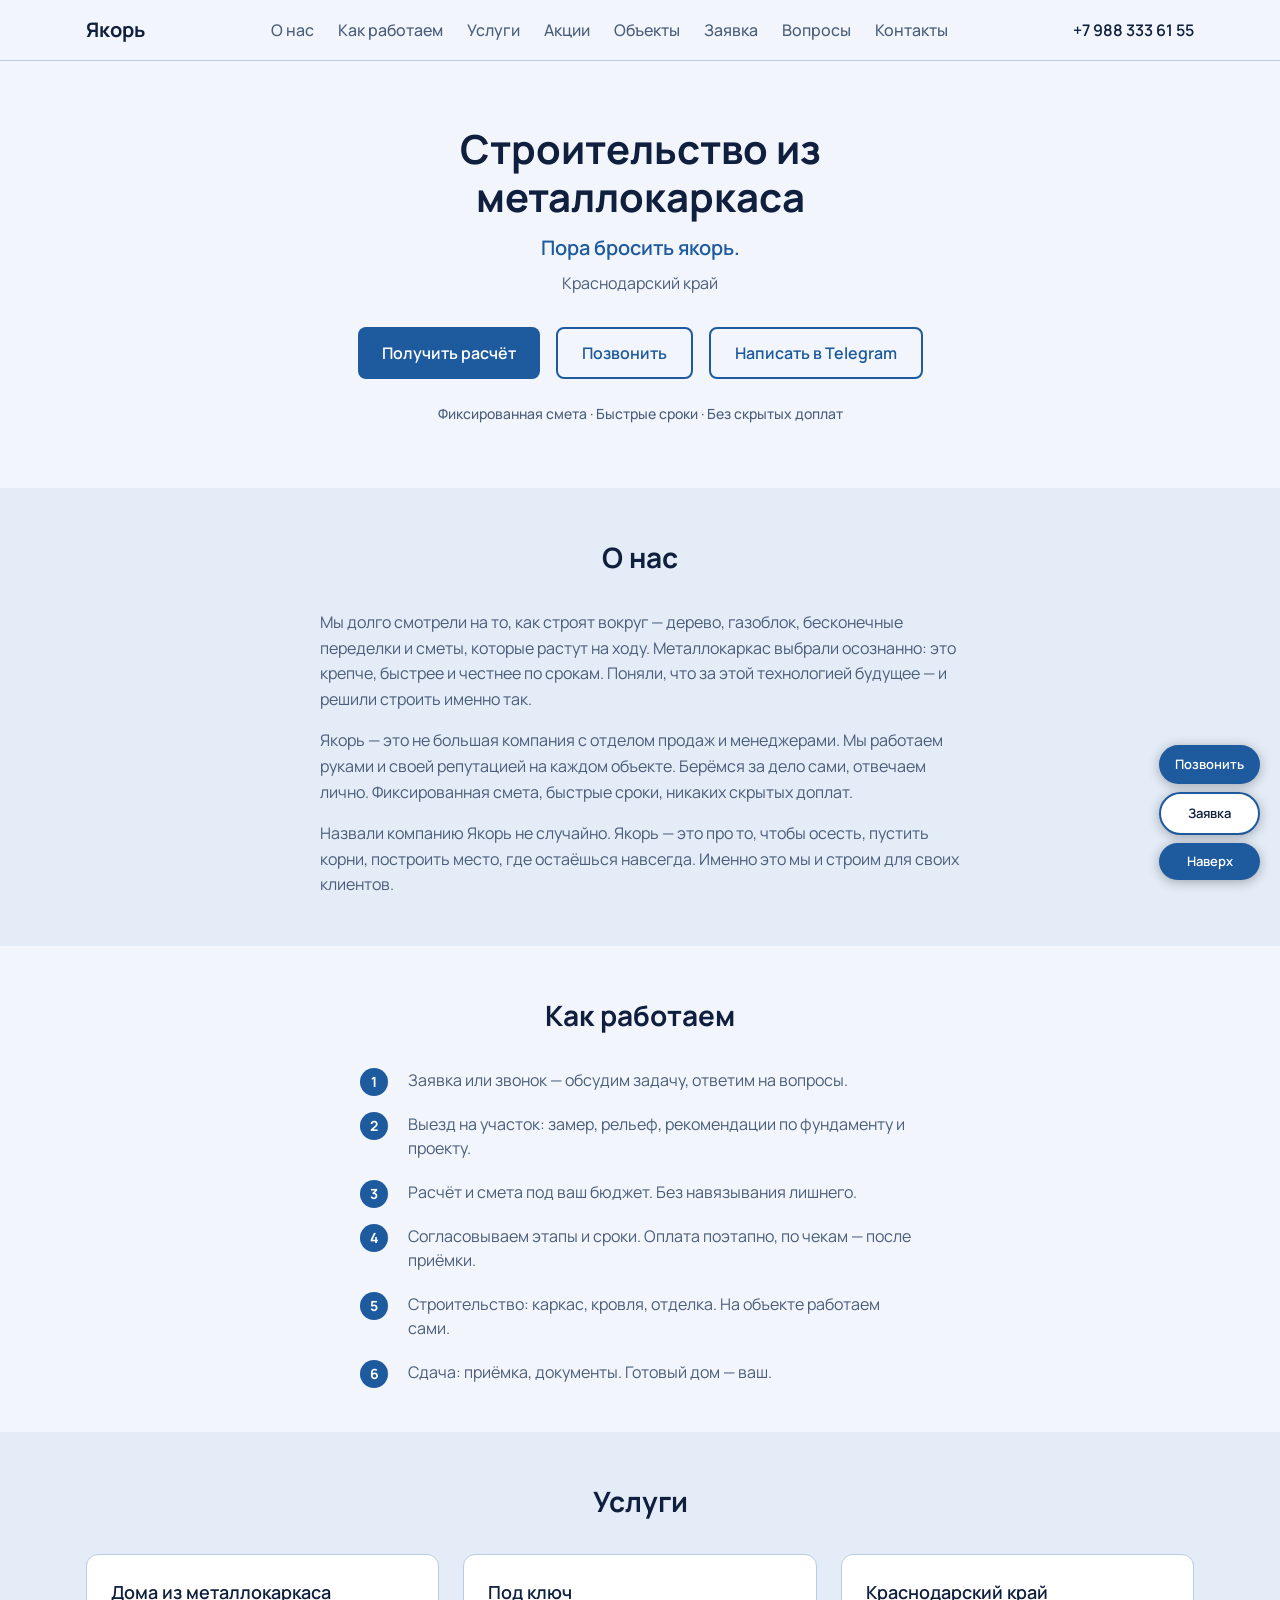
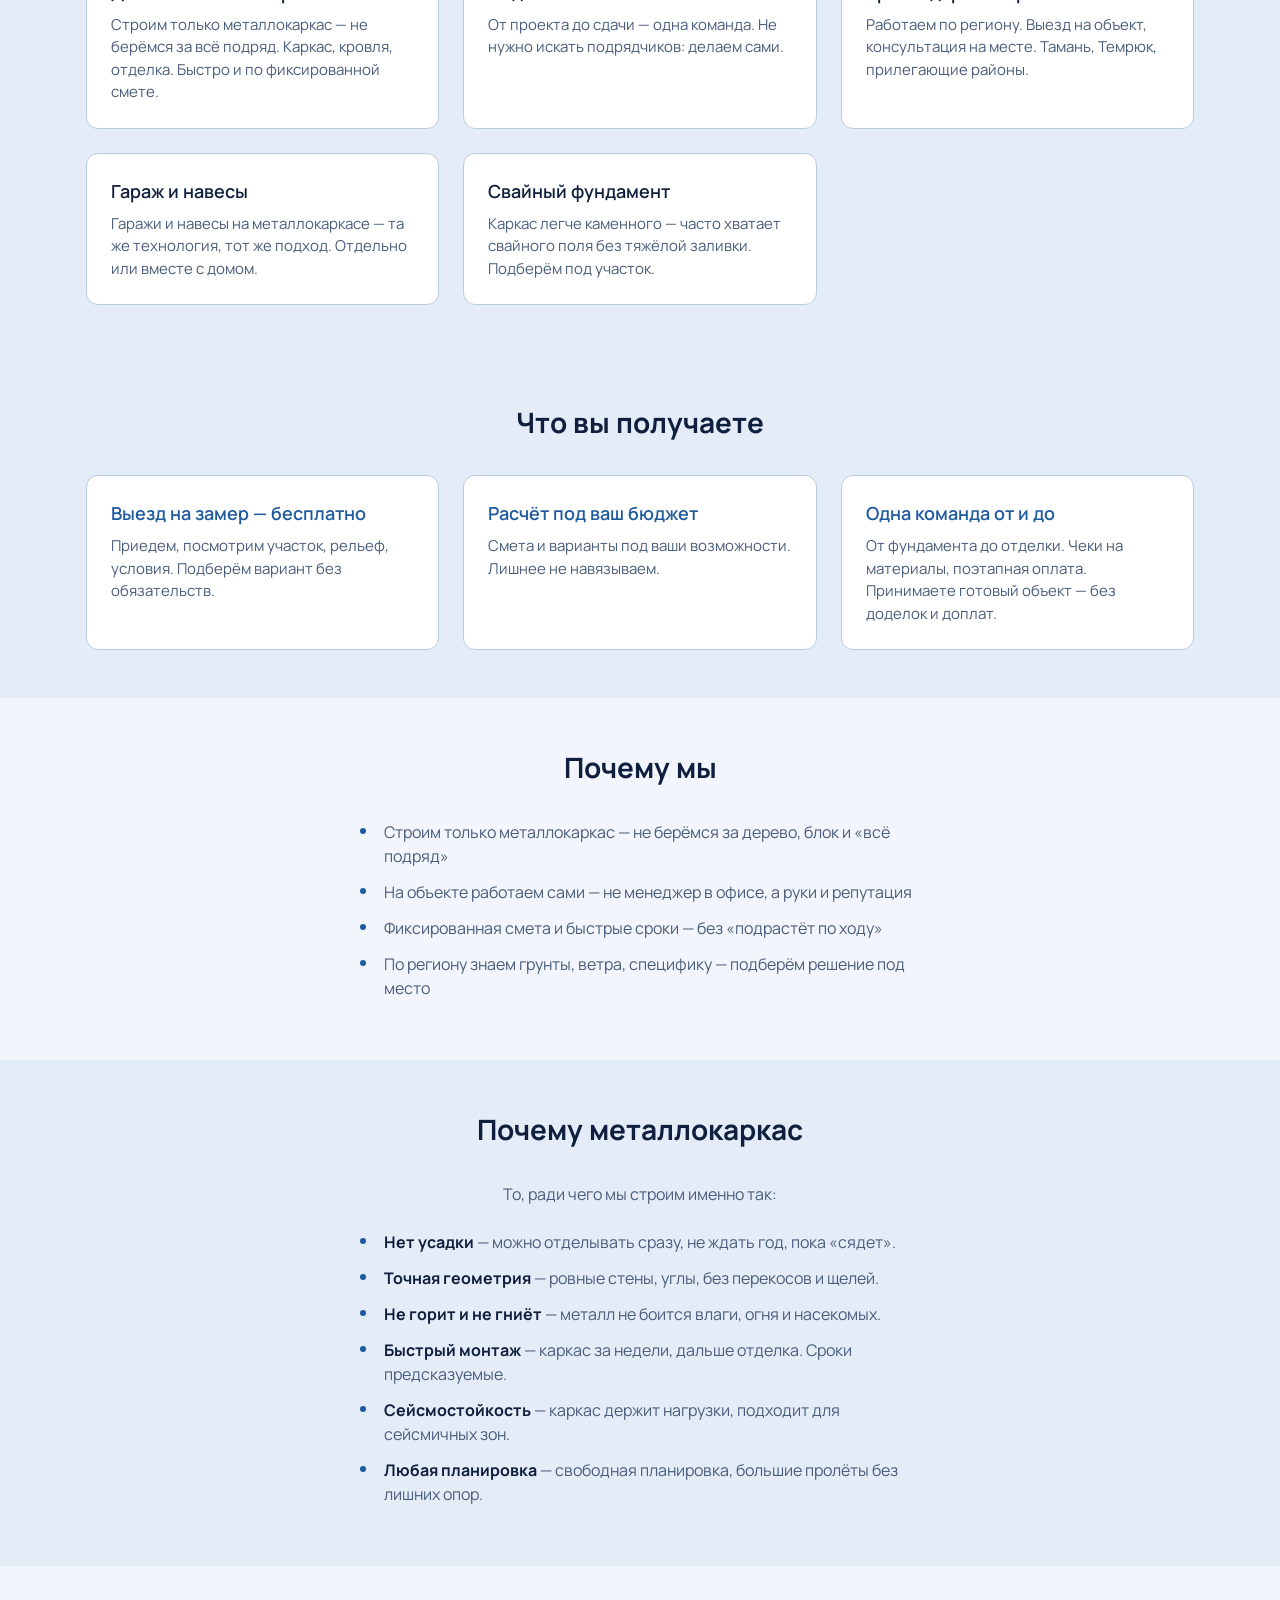
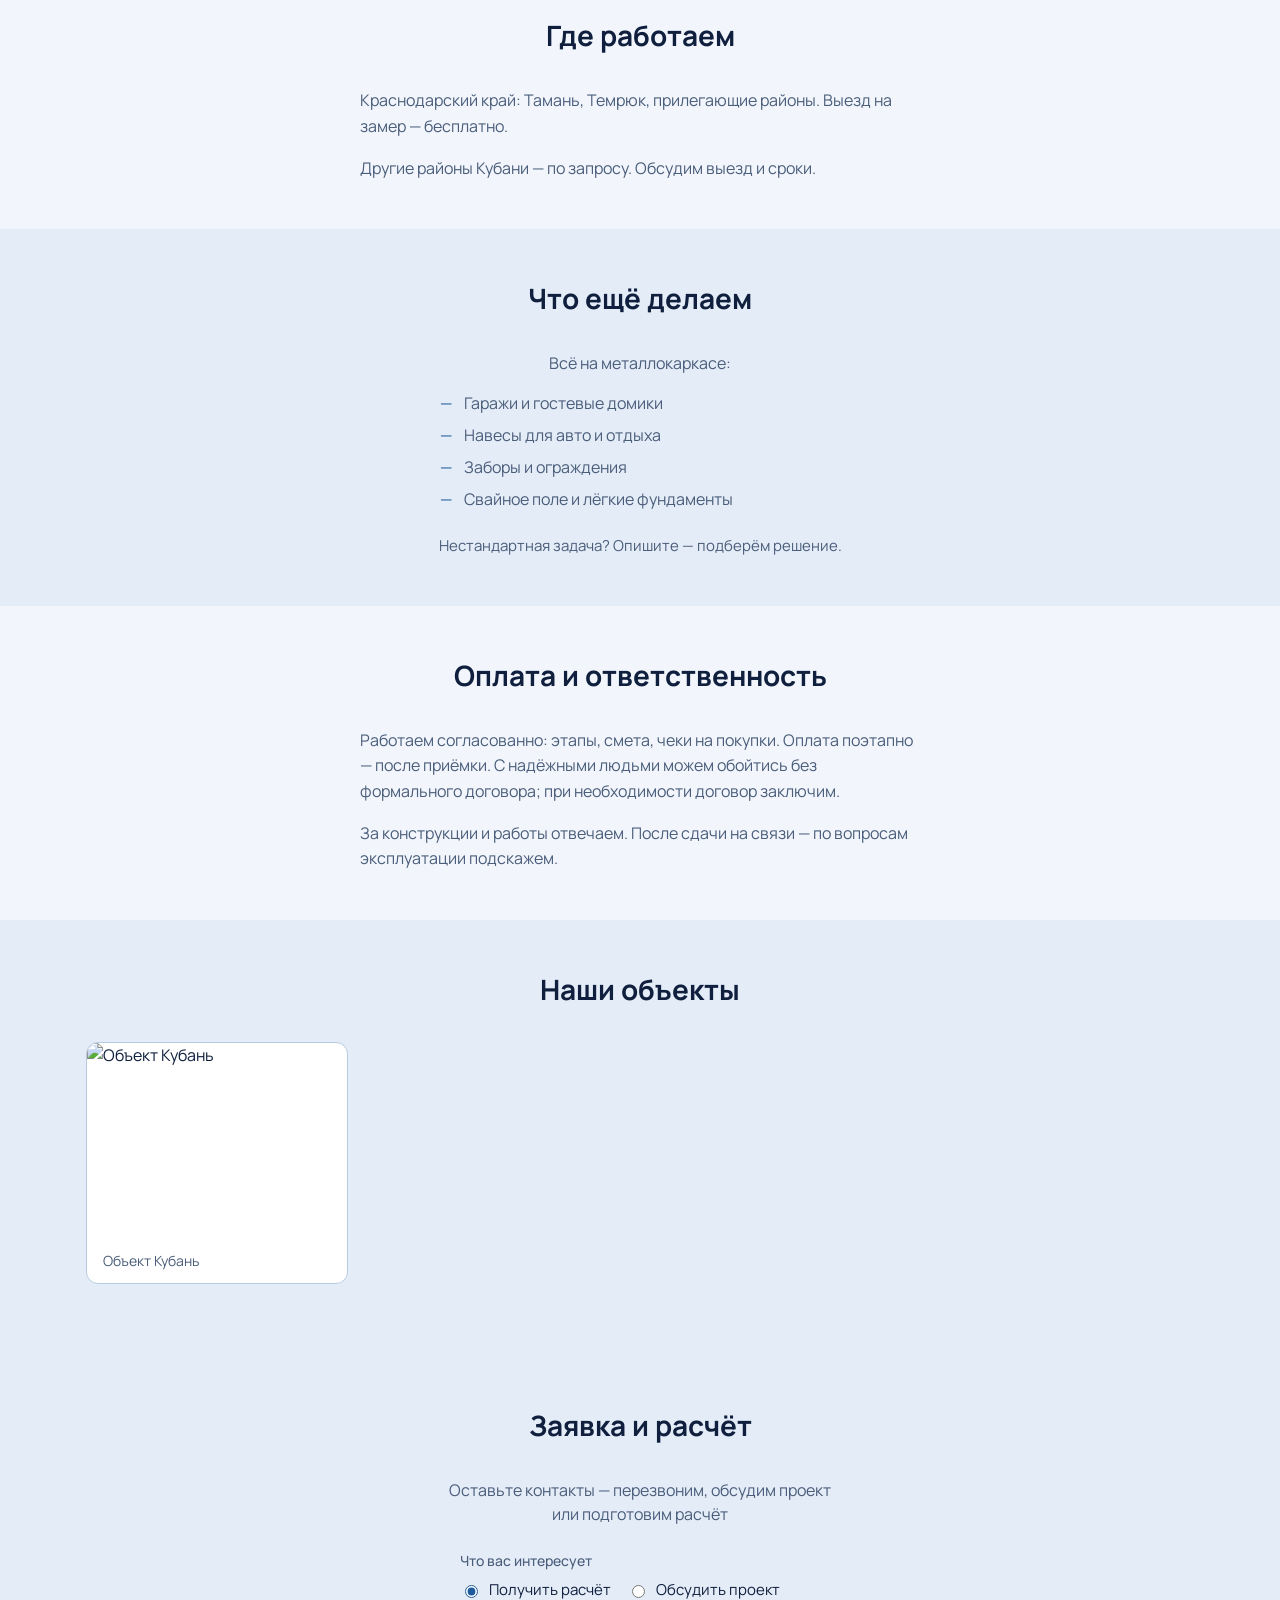
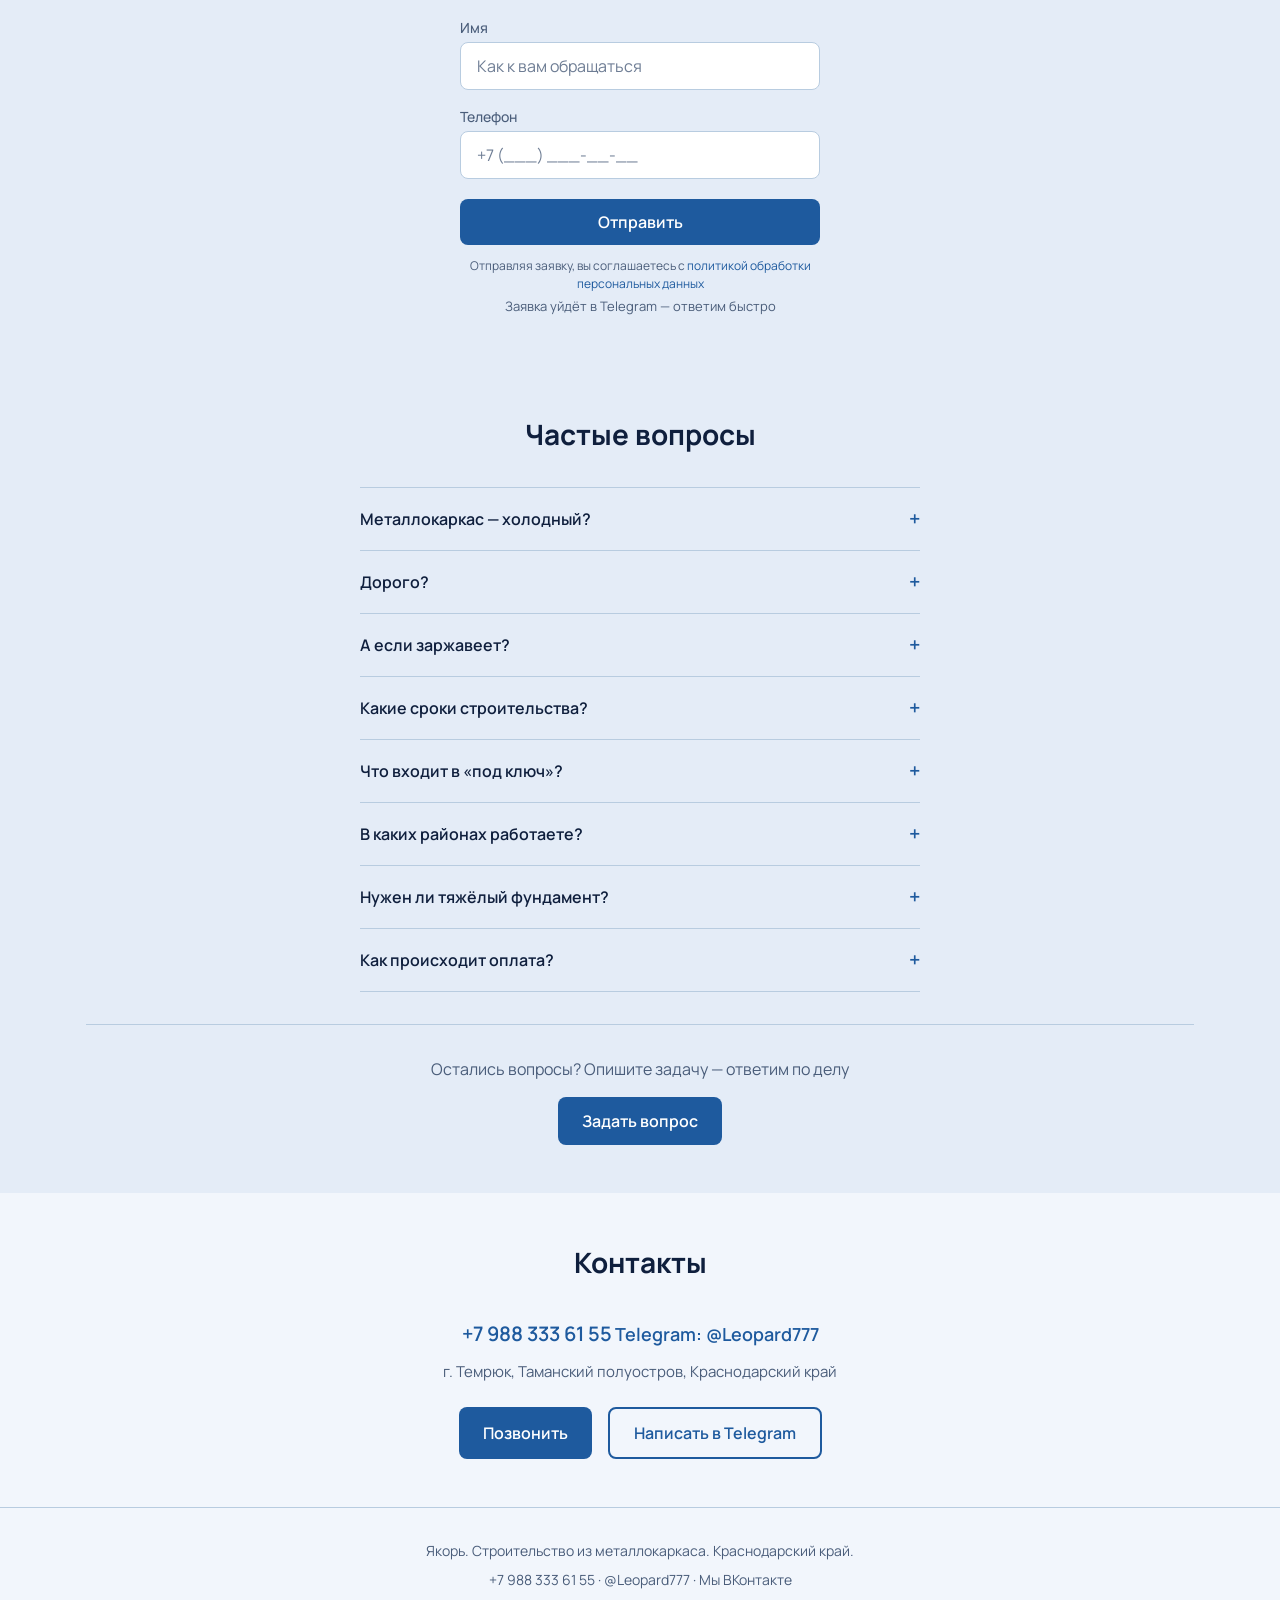
==== index.html @ b4a0a3b6 "first commit" ====
<!DOCTYPE html>
<html lang="ru">
<head>
  <meta charset="UTF-8">
  <meta name="viewport" content="width=device-width, initial-scale=1.0">
  <title>Якорь — строительство из металлокаркаса | Краснодарский край</title>
  <meta name="description" content="Якорь: дома из металлокаркаса под ключ. Краснодарский край. Фиксированная смета, быстрые сроки, без скрытых доплат. Пора бросить якорь.">
  <link rel="icon" href="favicon.svg" type="image/svg+xml">
  <meta property="og:type" content="website">
  <meta property="og:title" content="Якорь — строительство из металлокаркаса | Краснодарский край">
  <meta property="og:description" content="Узкий специалист по металлокаркасу. Фиксированная смета, быстрые сроки. Пора бросить якорь.">
  <meta property="og:url" content="https://stroydom-yakor.ru/">
  <meta property="og:locale" content="ru_RU">
  <link rel="stylesheet" href="styles.css">
  <link rel="preconnect" href="https://fonts.googleapis.com">
  <link rel="preconnect" href="https://fonts.gstatic.com" crossorigin>
  <link href="https://fonts.googleapis.com/css2?family=Manrope:wght@400;500;600;700&display=swap" rel="stylesheet">
</head>
<body>
  <header class="header">
    <div class="container header__inner">
      <a href="index.html" class="logo">Якорь</a>
      <nav class="nav">
        <a href="#about">О нас</a>
        <a href="#steps">Как работаем</a>
        <a href="#services">Услуги</a>
        <a href="#promo">Акции</a>
        <a href="#portfolio">Объекты</a>
        <a href="#request">Заявка</a>
        <a href="#faq">Вопросы</a>
        <a href="#contacts">Контакты</a>
      </nav>
      <a href="tel:+79883336155" class="header__phone">+7 988 333 61 55</a>
      <button type="button" class="burger" aria-label="Меню">
        <span></span><span></span><span></span>
      </button>
    </div>
  </header>

  <main>
    <section class="hero">
      <div class="container hero__inner">
        <h1 class="hero__title">Строительство из металлокаркаса</h1>
        <p class="hero__slogan">Пора бросить якорь.</p>
        <p class="hero__region">Краснодарский край</p>
        <div class="hero__actions">
          <a href="#request" class="btn btn_primary">Получить расчёт</a>
          <a href="tel:+79883336155" class="btn btn_secondary">Позвонить</a>
          <a href="https://t.me/Leopard777" class="btn btn_secondary" target="_blank" rel="noopener">Написать в Telegram</a>
        </div>
        <p class="hero__trust">Фиксированная смета · Быстрые сроки · Без скрытых доплат</p>
      </div>
    </section>

    <section id="about" class="about">
      <div class="container">
        <h2 class="section-title">О нас</h2>
        <div class="about__text">
          <p>Мы долго смотрели на то, как строят вокруг — дерево, газоблок, бесконечные переделки и сметы, которые растут на ходу. Металлокаркас выбрали осознанно: это крепче, быстрее и честнее по срокам. Поняли, что за этой технологией будущее — и решили строить именно так.</p>
          <p>Якорь — это не большая компания с отделом продаж и менеджерами. Мы работаем руками и своей репутацией на каждом объекте. Берёмся за дело сами, отвечаем лично. Фиксированная смета, быстрые сроки, никаких скрытых доплат.</p>
          <p>Назвали компанию Якорь не случайно. Якорь — это про то, чтобы осесть, пустить корни, построить место, где остаёшься навсегда. Именно это мы и строим для своих клиентов.</p>
        </div>
      </div>
    </section>

    <section id="steps" class="steps">
      <div class="container">
        <h2 class="section-title">Как работаем</h2>
        <ol class="steps__list">
          <li class="steps__item"><span class="steps__num">1</span> Заявка или звонок — обсудим задачу, ответим на вопросы.</li>
          <li class="steps__item"><span class="steps__num">2</span> Выезд на участок: замер, рельеф, рекомендации по фундаменту и проекту.</li>
          <li class="steps__item"><span class="steps__num">3</span> Расчёт и смета под ваш бюджет. Без навязывания лишнего.</li>
          <li class="steps__item"><span class="steps__num">4</span> Согласовываем этапы и сроки. Оплата поэтапно, по чекам — после приёмки.</li>
          <li class="steps__item"><span class="steps__num">5</span> Строительство: каркас, кровля, отделка. На объекте работаем сами.</li>
          <li class="steps__item"><span class="steps__num">6</span> Сдача: приёмка, документы. Готовый дом — ваш.</li>
        </ol>
      </div>
    </section>

    <section id="services" class="services">
      <div class="container">
        <h2 class="section-title">Услуги</h2>
        <div class="services__grid">
          <article class="card">
            <h3 class="card__title">Дома из металлокаркаса</h3>
            <p class="card__text">Строим только металлокаркас — не берёмся за всё подряд. Каркас, кровля, отделка. Быстро и по фиксированной смете.</p>
          </article>
          <article class="card">
            <h3 class="card__title">Под ключ</h3>
            <p class="card__text">От проекта до сдачи — одна команда. Не нужно искать подрядчиков: делаем сами.</p>
          </article>
          <article class="card">
            <h3 class="card__title">Краснодарский край</h3>
            <p class="card__text">Работаем по региону. Выезд на объект, консультация на месте. Тамань, Темрюк, прилегающие районы.</p>
          </article>
          <article class="card">
            <h3 class="card__title">Гараж и навесы</h3>
            <p class="card__text">Гаражи и навесы на металлокаркасе — та же технология, тот же подход. Отдельно или вместе с домом.</p>
          </article>
          <article class="card">
            <h3 class="card__title">Свайный фундамент</h3>
            <p class="card__text">Каркас легче каменного — часто хватает свайного поля без тяжёлой заливки. Подберём под участок.</p>
          </article>
        </div>
      </div>
    </section>

    <section id="promo" class="promo">
      <div class="container">
        <h2 class="section-title">Что вы получаете</h2>
        <div class="promo__grid">
          <div class="card card_promo">
            <h3 class="card__title">Выезд на замер — бесплатно</h3>
            <p class="card__text">Приедем, посмотрим участок, рельеф, условия. Подберём вариант без обязательств.</p>
          </div>
          <div class="card card_promo">
            <h3 class="card__title">Расчёт под ваш бюджет</h3>
            <p class="card__text">Смета и варианты под ваши возможности. Лишнее не навязываем.</p>
          </div>
          <div class="card card_promo">
            <h3 class="card__title">Одна команда от и до</h3>
            <p class="card__text">От фундамента до отделки. Чеки на материалы, поэтапная оплата. Принимаете готовый объект — без доделок и доплат.</p>
          </div>
        </div>
      </div>
    </section>

    <section id="why" class="why">
      <div class="container">
        <h2 class="section-title">Почему мы</h2>
        <ul class="why__list">
          <li class="why__item">Строим только металлокаркас — не берёмся за дерево, блок и «всё подряд»</li>
          <li class="why__item">На объекте работаем сами — не менеджер в офисе, а руки и репутация</li>
          <li class="why__item">Фиксированная смета и быстрые сроки — без «подрастёт по ходу»</li>
          <li class="why__item">По региону знаем грунты, ветра, специфику — подберём решение под место</li>
        </ul>
      </div>
    </section>

    <section id="why-metal" class="why-metal">
      <div class="container">
        <h2 class="section-title">Почему металлокаркас</h2>
        <p class="why-metal__intro">То, ради чего мы строим именно так:</p>
        <ul class="why-metal__list">
          <li class="why-metal__item"><strong>Нет усадки</strong> — можно отделывать сразу, не ждать год, пока «сядет».</li>
          <li class="why-metal__item"><strong>Точная геометрия</strong> — ровные стены, углы, без перекосов и щелей.</li>
          <li class="why-metal__item"><strong>Не горит и не гниёт</strong> — металл не боится влаги, огня и насекомых.</li>
          <li class="why-metal__item"><strong>Быстрый монтаж</strong> — каркас за недели, дальше отделка. Сроки предсказуемые.</li>
          <li class="why-metal__item"><strong>Сейсмостойкость</strong> — каркас держит нагрузки, подходит для сейсмичных зон.</li>
          <li class="why-metal__item"><strong>Любая планировка</strong> — свободная планировка, большие пролёты без лишних опор.</li>
        </ul>
      </div>
    </section>

    <section id="geo" class="geo">
      <div class="container">
        <h2 class="section-title">Где работаем</h2>
        <div class="geo__content">
          <p>Краснодарский край: Тамань, Темрюк, прилегающие районы. Выезд на замер — бесплатно.</p>
          <p>Другие районы Кубани — по запросу. Обсудим выезд и сроки.</p>
        </div>
      </div>
    </section>

    <section id="more" class="more">
      <div class="container">
        <h2 class="section-title">Что ещё делаем</h2>
        <p class="more__intro">Всё на металлокаркасе:</p>
        <ul class="more__list">
          <li>Гаражи и гостевые домики</li>
          <li>Навесы для авто и отдыха</li>
          <li>Заборы и ограждения</li>
          <li>Свайное поле и лёгкие фундаменты</li>
        </ul>
        <p class="more__cta">Нестандартная задача? Опишите — подберём решение.</p>
      </div>
    </section>

    <section id="guarantee" class="guarantee">
      <div class="container">
        <h2 class="section-title">Оплата и ответственность</h2>
        <div class="guarantee__content">
          <p>Работаем согласованно: этапы, смета, чеки на покупки. Оплата поэтапно — после приёмки. С надёжными людьми можем обойтись без формального договора; при необходимости договор заключим.</p>
          <p>За конструкции и работы отвечаем. После сдачи на связи — по вопросам эксплуатации подскажем.</p>
        </div>
      </div>
    </section>

    <section id="portfolio" class="portfolio">
      <div class="container">
        <h2 class="section-title">Наши объекты</h2>
        <div class="portfolio__grid" id="portfolio-grid"></div>
      </div>
    </section>

    <section id="request" class="request">
      <div class="container">
        <h2 class="section-title">Заявка и расчёт</h2>
        <p class="request__intro">Оставьте контакты — перезвоним, обсудим проект или подготовим расчёт</p>
        <form class="request-form" id="request-form">
          <div class="request-form__row request-form__row_goal">
            <span class="request-form__name">Что вас интересует</span>
            <div class="request-form__radios">
              <label class="request-form__radio">
                <input type="radio" name="goal" value="calculation" checked> Получить расчёт
              </label>
              <label class="request-form__radio">
                <input type="radio" name="goal" value="discuss"> Обсудить проект
              </label>
            </div>
          </div>
          <label class="request-form__label">
            <span class="request-form__name">Имя</span>
            <input type="text" name="name" class="request-form__input" placeholder="Как к вам обращаться" required>
          </label>
          <label class="request-form__label">
            <span class="request-form__name">Телефон</span>
            <input type="tel" name="phone" id="request-phone" class="request-form__input" placeholder="+7 (___) ___-__-__" required maxlength="18">
          </label>
          <button type="submit" class="btn btn_primary request-form__submit">Отправить</button>
        </form>
        <p class="request__consent">Отправляя заявку, вы соглашаетесь с <a href="privacy.html" target="_blank" rel="noopener">политикой обработки персональных данных</a></p>
        <p class="request__hint">Заявка уйдёт в Telegram — ответим быстро</p>
      </div>
    </section>

    <section id="faq" class="faq">
      <div class="container">
        <h2 class="section-title">Частые вопросы</h2>
        <div class="faq__list">
          <details class="faq__item">
            <summary class="faq__question">Металлокаркас — холодный?</summary>
            <p class="faq__answer">Нет. Тепло держит не каркас, а утеплитель и пирог стены. Правильно собранный металлокаркасный дом с нормальным утеплением по теплу не уступает дереву или газоблоку. Мосты холода перекрываем, толщину утеплителя подбираем под регион.</p>
          </details>
          <details class="faq__item">
            <summary class="faq__question">Дорого?</summary>
            <p class="faq__answer">Сравнивать нужно «коробка под ключ» с «коробкой под ключ» — по той же отделке и площади. Металлокаркас часто выходит выгоднее: быстрее стройка, легче фундамент, нет усадки и переделок. Итоговая смета у нас фиксированная — вы заранее знаете, во что уйдёте.</p>
          </details>
          <details class="faq__item">
            <summary class="faq__question">А если заржавеет?</summary>
            <p class="faq__answer">Каркас из оцинкованной или защищённой стали, внутри пирога стены — без доступа влаги и кислорода. В таких условиях коррозии практически нет. Открытые элементы (если есть) красятся или обрабатываются. Срок службы каркаса — десятки лет.</p>
          </details>
          <details class="faq__item">
            <summary class="faq__question">Какие сроки строительства?</summary>
            <p class="faq__answer">Зависит от площади и комплектации. Обычно от нескольких недель до 2–3 месяцев. Точные сроки назовём после уточнения проекта.</p>
          </details>
          <details class="faq__item">
            <summary class="faq__question">Что входит в «под ключ»?</summary>
            <p class="faq__answer">Каркас, кровля, наружная и внутренняя отделка, при необходимости фундамент (свайное поле) и базовые коммуникации. Объём согласуем под ваш бюджет.</p>
          </details>
          <details class="faq__item">
            <summary class="faq__question">В каких районах работаете?</summary>
            <p class="faq__answer">Краснодарский край: Тамань, Темрюк, прилегающие районы. Выезд на объект бесплатно. Другие регионы — по запросу.</p>
          </details>
          <details class="faq__item">
            <summary class="faq__question">Нужен ли тяжёлый фундамент?</summary>
            <p class="faq__answer">Часто достаточно свайного поля без массивной заливки — каркас легче. Под ваш участок подберём вариант.</p>
          </details>
          <details class="faq__item">
            <summary class="faq__question">Как происходит оплата?</summary>
            <p class="faq__answer">Поэтапно: согласовываем этапы, после приёмки — оплата. Чеки на материалы. Договор оформляем при необходимости.</p>
          </details>
        </div>
        <div class="faq__cta">
          <p class="faq__cta-text">Остались вопросы? Опишите задачу — ответим по делу</p>
          <a href="#request" class="btn btn_primary">Задать вопрос</a>
        </div>
      </div>
    </section>

    <section id="contacts" class="contacts">
      <div class="container">
        <h2 class="section-title">Контакты</h2>
        <div class="contacts__block">
          <a href="tel:+79883336155" class="contacts__link contacts__link_phone">+7 988 333 61 55</a>
          <a href="https://t.me/Leopard777" class="contacts__link contacts__link_tg" target="_blank" rel="noopener">Telegram: @Leopard777</a>
          <p class="contacts__region">г. Темрюк, Таманский полуостров, Краснодарский край</p>
        </div>
        <div class="contacts__actions">
          <a href="tel:+79883336155" class="btn btn_primary">Позвонить</a>
          <a href="https://t.me/Leopard777" class="btn btn_secondary" target="_blank" rel="noopener">Написать в Telegram</a>
        </div>
      </div>
    </section>
  </main>

  <footer class="footer">
    <div class="container">
      <p class="footer__copy">Якорь. Строительство из металлокаркаса. Краснодарский край.</p>
      <p class="footer__contacts">
        <a href="tel:+79883336155">+7 988 333 61 55</a> · <a href="https://t.me/Leopard777" target="_blank" rel="noopener">@Leopard777</a> · <a href="https://vk.com/stroymetal93" target="_blank" rel="noopener">Мы ВКонтакте</a>
      </p>
    </div>
  </footer>

  <div class="float-actions" aria-label="Быстрые действия">
    <a href="tel:+79883336155" class="float-actions__btn float-actions__btn_phone" title="Позвонить">Позвонить</a>
    <a href="#request" class="float-actions__btn float-actions__btn_request" title="Заказать обратный звонок">Заявка</a>
    <button type="button" id="back-to-top" class="float-actions__btn float-actions__btn_top" title="Наверх" aria-label="Прокрутить наверх">Наверх</button>
  </div>

  <script src="script.js"></script>
</body>
</html>
---- styles.css ----
/* ===== Якорь: сине-белая палитра, морская лаконичность, без градиентов ===== */
:root {
  --color-bg: #f2f6fc;
  --color-bg-card: #ffffff;
  --color-bg-section: #e4ecf7;
  --color-text: #0f1f3d;
  --color-text-muted: #4a5d7a;
  --color-accent: #1e5a9e;
  --color-accent-hover: #164a85;
  --color-border: #b8cce0;
  --font: 'Manrope', -apple-system, BlinkMacSystemFont, sans-serif;
  --container: min(1140px, 100% - 2rem);
}

*,
*::before,
*::after {
  box-sizing: border-box;
}

html {
  scroll-behavior: smooth;
}

body {
  margin: 0;
  font-family: var(--font);
  font-size: 16px;
  line-height: 1.5;
  color: var(--color-text);
  background: var(--color-bg);
}

a {
  color: var(--color-accent);
  text-decoration: none;
}

a:hover {
  color: var(--color-accent-hover);
}

.container {
  width: var(--container);
  margin-left: auto;
  margin-right: auto;
  padding-left: 1rem;
  padding-right: 1rem;
}

/* ===== Шапка ===== */
.header {
  position: sticky;
  top: 0;
  z-index: 100;
  background: rgba(242, 246, 252, 0.95);
  border-bottom: 1px solid var(--color-border);
}

.header__inner {
  display: flex;
  align-items: center;
  justify-content: space-between;
  gap: 1rem;
  min-height: 60px;
}

.logo {
  font-weight: 700;
  font-size: 1.25rem;
  color: var(--color-text);
  text-decoration: none;
}

.logo:hover {
  color: var(--color-accent);
}

.nav {
  display: flex;
  gap: 1.5rem;
}

.nav a {
  color: var(--color-text-muted);
  font-weight: 500;
}

.nav a:hover {
  color: var(--color-text);
}

.header__phone {
  font-weight: 600;
  color: var(--color-text);
}

.burger {
  display: none;
  flex-direction: column;
  gap: 5px;
  padding: 8px;
  background: none;
  border: none;
  cursor: pointer;
  color: var(--color-text);
}

.burger span {
  display: block;
  width: 22px;
  height: 2px;
  background: currentColor;
}

/* ===== Hero ===== */
.hero {
  padding: 4rem 0;
  text-align: center;
}

.hero__inner {
  max-width: 640px;
  margin: 0 auto;
}

.hero__title {
  margin: 0 0 0.75rem;
  font-size: clamp(1.75rem, 4vw, 2.5rem);
  font-weight: 700;
  line-height: 1.2;
}

.hero__slogan {
  margin: 0 0 0.5rem;
  font-size: 1.25rem;
  color: var(--color-accent);
  font-weight: 600;
}

.hero__region {
  margin: 0 0 2rem;
  color: var(--color-text-muted);
  font-size: 1rem;
}

.hero__actions {
  display: flex;
  flex-wrap: wrap;
  gap: 1rem;
  justify-content: center;
}

.hero__trust {
  margin: 1.5rem 0 0;
  font-size: 0.875rem;
  color: var(--color-text-muted);
  font-weight: 500;
}

/* ===== О нас ===== */
.about {
  padding: 3rem 0;
  background: var(--color-bg-section);
}

.about__text {
  max-width: 640px;
  margin: 0 auto;
}

.about__text p {
  margin: 0 0 1rem;
  color: var(--color-text-muted);
  line-height: 1.6;
}

.about__text p:last-child {
  margin-bottom: 0;
}

/* ===== Как мы работаем ===== */
.steps {
  padding: 3rem 0;
}

.steps__list {
  list-style: none;
  margin: 0;
  padding: 0;
  max-width: 560px;
  margin: 0 auto;
}

.steps__item {
  position: relative;
  padding-left: 3rem;
  margin-bottom: 1.25rem;
  color: var(--color-text-muted);
  line-height: 1.5;
}

.steps__item:last-child {
  margin-bottom: 0;
}

.steps__num {
  position: absolute;
  left: 0;
  top: 0;
  width: 1.75rem;
  height: 1.75rem;
  display: flex;
  align-items: center;
  justify-content: center;
  background: var(--color-accent);
  color: #fff;
  font-size: 0.875rem;
  font-weight: 700;
  border-radius: 50%;
}

/* ===== Кнопки ===== */
.btn {
  display: inline-flex;
  align-items: center;
  justify-content: center;
  padding: 0.75rem 1.5rem;
  font-family: var(--font);
  font-size: 1rem;
  font-weight: 600;
  border-radius: 8px;
  border: none;
  cursor: pointer;
  transition: background 0.2s, color 0.2s;
}

.btn_primary {
  background: var(--color-accent);
  color: #fff;
}

.btn_primary:hover {
  background: var(--color-accent-hover);
  color: #fff;
}

.btn_secondary {
  background: transparent;
  color: var(--color-accent);
  border: 2px solid var(--color-accent);
}

.btn_secondary:hover {
  background: var(--color-accent);
  color: #fff;
}

/* ===== Услуги ===== */
.section-title {
  margin: 0 0 2rem;
  font-size: 1.75rem;
  font-weight: 700;
  text-align: center;
}

.services {
  padding: 3rem 0;
  background: var(--color-bg-section);
}

.services__grid {
  display: grid;
  grid-template-columns: repeat(auto-fit, minmax(280px, 1fr));
  gap: 1.5rem;
}

.card {
  padding: 1.5rem;
  background: var(--color-bg-card);
  border-radius: 12px;
  border: 1px solid var(--color-border);
}

.card__title {
  margin: 0 0 0.5rem;
  font-size: 1.125rem;
  font-weight: 600;
  color: var(--color-text);
}

.card__text {
  margin: 0;
  font-size: 0.9375rem;
  color: var(--color-text-muted);
  line-height: 1.5;
}

/* ===== Спецпредложения ===== */
.promo {
  padding: 3rem 0;
  background: var(--color-bg-section);
}

.promo__grid {
  display: grid;
  grid-template-columns: repeat(auto-fit, minmax(260px, 1fr));
  gap: 1.5rem;
}

.card_promo .card__title {
  color: var(--color-accent);
}

/* ===== Почему мы ===== */
.why {
  padding: 3rem 0;
}

.why__list {
  list-style: none;
  margin: 0;
  padding: 0;
  max-width: 560px;
  margin: 0 auto;
}

.why__item {
  position: relative;
  padding-left: 1.5rem;
  margin-bottom: 0.75rem;
  font-size: 1rem;
  color: var(--color-text-muted);
  line-height: 1.5;
}

.why__item::before {
  content: '';
  position: absolute;
  left: 0;
  top: 0.5rem;
  width: 6px;
  height: 6px;
  border-radius: 50%;
  background: var(--color-accent);
}

/* ===== Почему металлокаркас ===== */
.why-metal {
  padding: 3rem 0;
  background: var(--color-bg-section);
}

.why-metal__intro {
  text-align: center;
  color: var(--color-text-muted);
  margin: 0 0 1.5rem;
  max-width: 480px;
  margin-left: auto;
  margin-right: auto;
}

.why-metal__list {
  list-style: none;
  margin: 0;
  padding: 0;
  max-width: 560px;
  margin: 0 auto;
}

.why-metal__item {
  position: relative;
  padding-left: 1.5rem;
  margin-bottom: 0.75rem;
  color: var(--color-text-muted);
  line-height: 1.5;
}

.why-metal__item::before {
  content: '';
  position: absolute;
  left: 0;
  top: 0.5rem;
  width: 6px;
  height: 6px;
  border-radius: 50%;
  background: var(--color-accent);
}

.why-metal__item strong {
  color: var(--color-text);
}

/* ===== Где работаем ===== */
.geo {
  padding: 3rem 0;
}

.geo__content {
  max-width: 560px;
  margin: 0 auto;
}

.geo__content p {
  margin: 0 0 1rem;
  color: var(--color-text-muted);
  line-height: 1.6;
}

.geo__content p:last-child {
  margin-bottom: 0;
}

/* ===== Что ещё делаем ===== */
.more {
  padding: 3rem 0;
  background: var(--color-bg-section);
}

.more__intro {
  text-align: center;
  color: var(--color-text-muted);
  margin: 0 0 1rem;
}

.more__list {
  list-style: none;
  margin: 0 auto 1.5rem;
  padding: 0;
  max-width: 400px;
}

.more__list li {
  position: relative;
  padding-left: 1.5rem;
  margin-bottom: 0.5rem;
  color: var(--color-text-muted);
  line-height: 1.5;
}

.more__list li::before {
  content: '—';
  position: absolute;
  left: 0;
  color: var(--color-accent);
}

.more__cta {
  text-align: center;
  color: var(--color-text-muted);
  font-size: 0.9375rem;
  margin: 0;
}

/* ===== Гарантии ===== */
.guarantee {
  padding: 3rem 0;
}

.guarantee__content {
  max-width: 560px;
  margin: 0 auto;
}

.guarantee__content p {
  margin: 0 0 1rem;
  color: var(--color-text-muted);
  line-height: 1.6;
}

.guarantee__content p:last-child {
  margin-bottom: 0;
}

/* ===== Портфолио ===== */
.portfolio {
  padding: 3rem 0;
  background: var(--color-bg-section);
}

.portfolio__grid {
  display: grid;
  grid-template-columns: repeat(auto-fill, minmax(240px, 1fr));
  gap: 1.25rem;
  margin-bottom: 1.5rem;
}

.portfolio__item {
  display: block;
  color: inherit;
  text-decoration: none;
  border-radius: 12px;
  overflow: hidden;
  border: 1px solid var(--color-border);
  background: var(--color-bg-card);
}

.portfolio__item:hover {
  border-color: var(--color-accent);
}

.portfolio__img {
  display: block;
  width: 100%;
  aspect-ratio: 4/3;
  object-fit: cover;
}

.portfolio__img_placeholder {
  background: var(--color-bg);
  color: var(--color-text-muted);
  font-size: 0.875rem;
  display: flex;
  align-items: center;
  justify-content: center;
}

.portfolio__caption {
  display: block;
  padding: 0.75rem 1rem;
  font-size: 0.875rem;
  color: var(--color-text-muted);
}

/* ===== Лайтбокс ===== */
.lightbox {
  display: none;
  position: fixed;
  inset: 0;
  z-index: 200;
  background: rgba(0, 0, 0, 0.92);
  align-items: center;
  justify-content: center;
}

.lightbox_open {
  display: flex;
}

.lightbox__img {
  max-width: calc(100vw - 8rem);
  max-height: calc(100vh - 4rem);
  object-fit: contain;
  border-radius: 4px;
  user-select: none;
}

.lightbox__close {
  position: absolute;
  top: 1rem;
  right: 1.25rem;
  background: none;
  border: none;
  color: #fff;
  font-size: 2rem;
  line-height: 1;
  cursor: pointer;
  padding: 0.25rem 0.5rem;
  opacity: 0.8;
}

.lightbox__close:hover {
  opacity: 1;
}

.lightbox__prev,
.lightbox__next {
  position: absolute;
  top: 50%;
  transform: translateY(-50%);
  background: none;
  border: none;
  color: #fff;
  font-size: 3rem;
  line-height: 1;
  cursor: pointer;
  padding: 0 1rem;
  opacity: 0.7;
  user-select: none;
}

.lightbox__prev { left: 0; }
.lightbox__next { right: 0; }

.lightbox__prev:hover,
.lightbox__next:hover {
  opacity: 1;
}

.lightbox__counter {
  position: absolute;
  bottom: 1rem;
  left: 50%;
  transform: translateX(-50%);
  color: rgba(255, 255, 255, 0.6);
  font-size: 0.875rem;
}

.portfolio__item {
  cursor: pointer;
}

/* ===== Заявка ===== */
.request {
  padding: 3rem 0;
  background: var(--color-bg-section);
}

.request__intro {
  text-align: center;
  color: var(--color-text-muted);
  margin: 0 0 1.5rem;
  max-width: 400px;
  margin-left: auto;
  margin-right: auto;
}

.request-form {
  max-width: 360px;
  margin: 0 auto 0.75rem;
  display: flex;
  flex-direction: column;
  gap: 1rem;
}

.request-form__row {
  display: flex;
  flex-direction: column;
  gap: 0.5rem;
}

.request-form__row_goal .request-form__name {
  margin-bottom: 0;
}

.request-form__radios {
  display: flex;
  flex-wrap: wrap;
  gap: 1rem;
}

.request-form__radio {
  display: flex;
  align-items: center;
  gap: 0.5rem;
  font-size: 0.9375rem;
  color: var(--color-text);
  cursor: pointer;
}

.request-form__radio input {
  accent-color: var(--color-accent);
}

.request-form__label {
  display: flex;
  flex-direction: column;
  gap: 0.25rem;
}

.request-form__name {
  font-size: 0.875rem;
  font-weight: 500;
  color: var(--color-text-muted);
}

.request-form__input {
  padding: 0.75rem 1rem;
  font-family: var(--font);
  font-size: 1rem;
  color: var(--color-text);
  background: var(--color-bg-card);
  border: 1px solid var(--color-border);
  border-radius: 8px;
}

.request-form__input::placeholder {
  color: var(--color-text-muted);
  opacity: 0.8;
}

.request-form__input:focus {
  outline: none;
  border-color: var(--color-accent);
}

.request-form__submit {
  margin-top: 0.25rem;
}

.request__consent {
  text-align: center;
  font-size: 0.75rem;
  color: var(--color-text-muted);
  margin: 0.75rem 0 0;
  max-width: 360px;
  margin-left: auto;
  margin-right: auto;
}

.request__consent a {
  color: var(--color-accent);
}

.request__hint {
  text-align: center;
  font-size: 0.8125rem;
  color: var(--color-text-muted);
  margin: 0.25rem 0 0;
}

/* ===== FAQ ===== */
.faq {
  padding: 3rem 0;
  background: var(--color-bg-section);
}

.faq__list {
  max-width: 560px;
  margin: 0 auto;
}

.faq__item {
  border-bottom: 1px solid var(--color-border);
}

.faq__item:first-child {
  border-top: 1px solid var(--color-border);
}

.faq__question {
  padding: 1rem 0;
  font-weight: 600;
  cursor: pointer;
  list-style: none;
  display: flex;
  align-items: center;
  justify-content: space-between;
  gap: 1rem;
}

.faq__question::-webkit-details-marker {
  display: none;
}

.faq__question::after {
  content: '+';
  font-size: 1.25rem;
  color: var(--color-accent);
  flex-shrink: 0;
}

.faq__item[open] .faq__question::after {
  content: '−';
}

.faq__answer {
  margin: 0 0 1rem;
  padding: 0 0 0.5rem;
  font-size: 0.9375rem;
  color: var(--color-text-muted);
  line-height: 1.5;
}

.faq__cta {
  text-align: center;
  margin-top: 2rem;
  padding-top: 2rem;
  border-top: 1px solid var(--color-border);
}

.faq__cta-text {
  margin: 0 0 1rem;
  font-size: 1rem;
  color: var(--color-text-muted);
}

/* ===== Контакты ===== */
.contacts {
  padding: 3rem 0;
}

.contacts__block {
  text-align: center;
  margin-bottom: 1.5rem;
}

.contacts__link {
  display: inline-block;
  font-size: 1.125rem;
  font-weight: 600;
  margin: 0.25rem 0;
}

.contacts__link_phone {
  font-size: 1.25rem;
}

.contacts__region {
  margin: 0.5rem 0 0;
  color: var(--color-text-muted);
  font-size: 0.9375rem;
}

.contacts__actions {
  display: flex;
  flex-wrap: wrap;
  gap: 1rem;
  justify-content: center;
}

/* ===== Футер ===== */
.footer {
  padding: 2rem 0;
  border-top: 1px solid var(--color-border);
  text-align: center;
  color: var(--color-text-muted);
  font-size: 0.875rem;
}

.footer__copy {
  margin: 0 0 0.5rem;
}

.footer__contacts {
  margin: 0;
}

.footer__contacts a {
  color: var(--color-text-muted);
}

.footer__contacts a:hover {
  color: var(--color-accent);
}

/* ===== Внутренние страницы (политика и т.п.) ===== */
main.container h1,
.content-page h1 {
  color: var(--color-text);
  font-size: 1.75rem;
  font-weight: 700;
  margin-bottom: 1.5rem;
}

main.container h2,
.content-page h2 {
  color: var(--color-text);
  font-size: 1.125rem;
  font-weight: 600;
  margin: 1.5rem 0 0.5rem;
}

main.container p,
.content-page p {
  color: var(--color-text-muted);
  line-height: 1.6;
  margin: 0 0 1rem;
}

main.container a,
.content-page a {
  color: var(--color-accent);
}

main.container a:hover,
.content-page a:hover {
  color: var(--color-accent-hover);
}

.content-page__back {
  margin-top: 2rem !important;
}

/* ===== Плавающие кнопки в углу ===== */
.float-actions {
  position: fixed;
  bottom: 1.25rem;
  right: 1.25rem;
  z-index: 90;
  display: flex;
  flex-direction: column;
  gap: 0.5rem;
}

.float-actions__btn {
  display: flex;
  align-items: center;
  justify-content: center;
  padding: 0.6rem 1rem;
  font-family: var(--font);
  font-size: 0.8125rem;
  font-weight: 600;
  border-radius: 999px;
  border: none;
  cursor: pointer;
  text-decoration: none;
  color: #fff;
  background: var(--color-accent);
  box-shadow: 0 2px 12px rgba(0, 0, 0, 0.3);
  transition: background 0.2s, transform 0.15s;
  white-space: nowrap;
}

.float-actions__btn:hover {
  background: var(--color-accent-hover);
  color: #fff;
  transform: scale(1.03);
}

.float-actions__btn_phone {
  background: var(--color-accent);
}

.float-actions__btn_request {
  background: var(--color-bg-card);
  color: var(--color-text);
  border: 2px solid var(--color-accent);
}

.float-actions__btn_request:hover {
  background: var(--color-accent);
  color: #fff;
}

.float-actions__btn_top {
  opacity: 0;
  pointer-events: none;
  transform: translateY(0.5rem);
  transition: opacity 0.2s, transform 0.2s;
}

.float-actions__btn_top.visible {
  opacity: 1;
  pointer-events: auto;
  transform: translateY(0);
}

/* ===== Адаптив: мобильное меню ===== */
@media (max-width: 768px) {
  .nav,
  .header__phone {
    display: none;
  }

  .burger {
    display: flex;
  }

  .nav_open {
    display: flex;
    position: absolute;
    top: 100%;
    left: 0;
    right: 0;
    flex-direction: column;
    padding: 1rem;
    background: var(--color-bg);
    border-bottom: 1px solid var(--color-border);
  }

  .header__phone.header__phone_visible {
    display: block;
    margin-top: 0.5rem;
  }

  .hero {
    padding: 3rem 0;
  }

  .hero__actions {
    flex-direction: column;
  }

  .btn {
    width: 100%;
    max-width: 280px;
  }

  .portfolio__grid {
    grid-template-columns: 1fr 1fr;
  }

  .request-form__radios {
    flex-direction: column;
  }

  .float-actions {
    bottom: 1rem;
    right: 1rem;
  }

  .float-actions__btn {
    padding: 0.65rem 1rem;
    font-size: 0.75rem;
  }
}
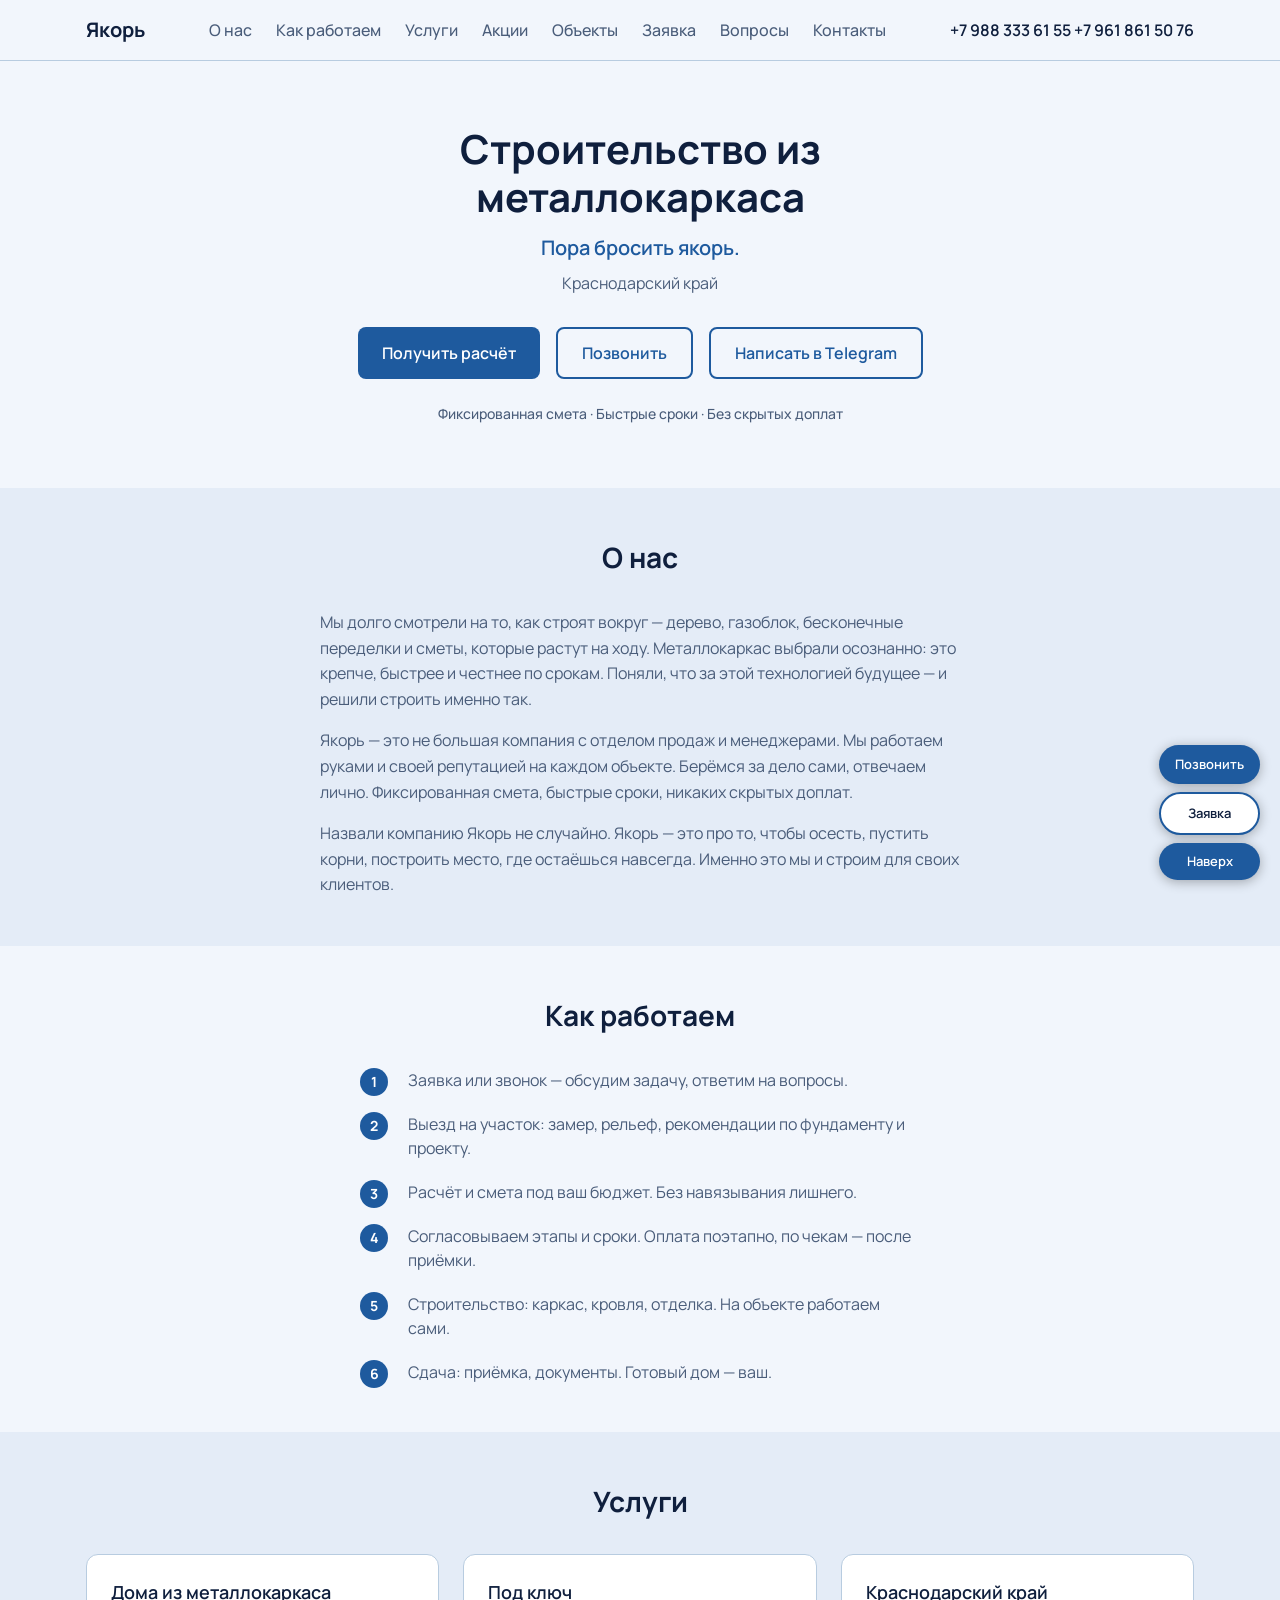
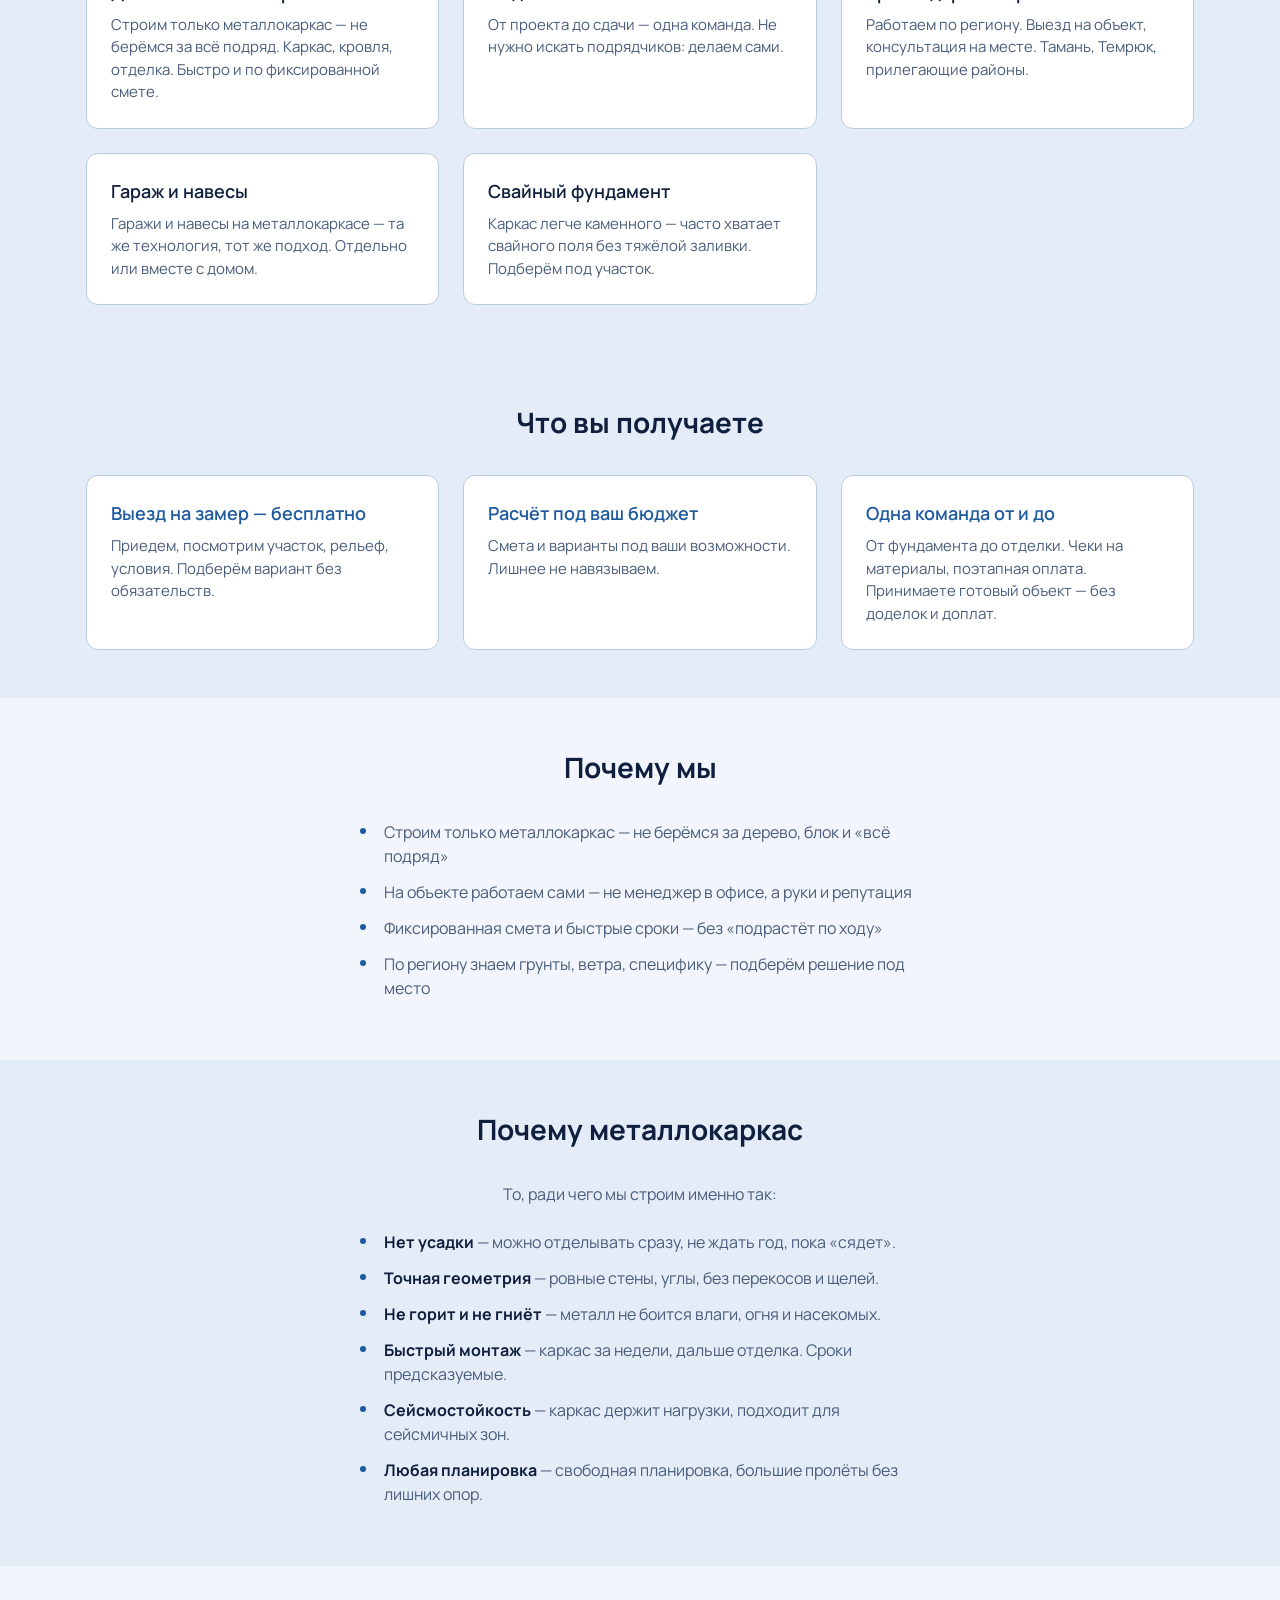
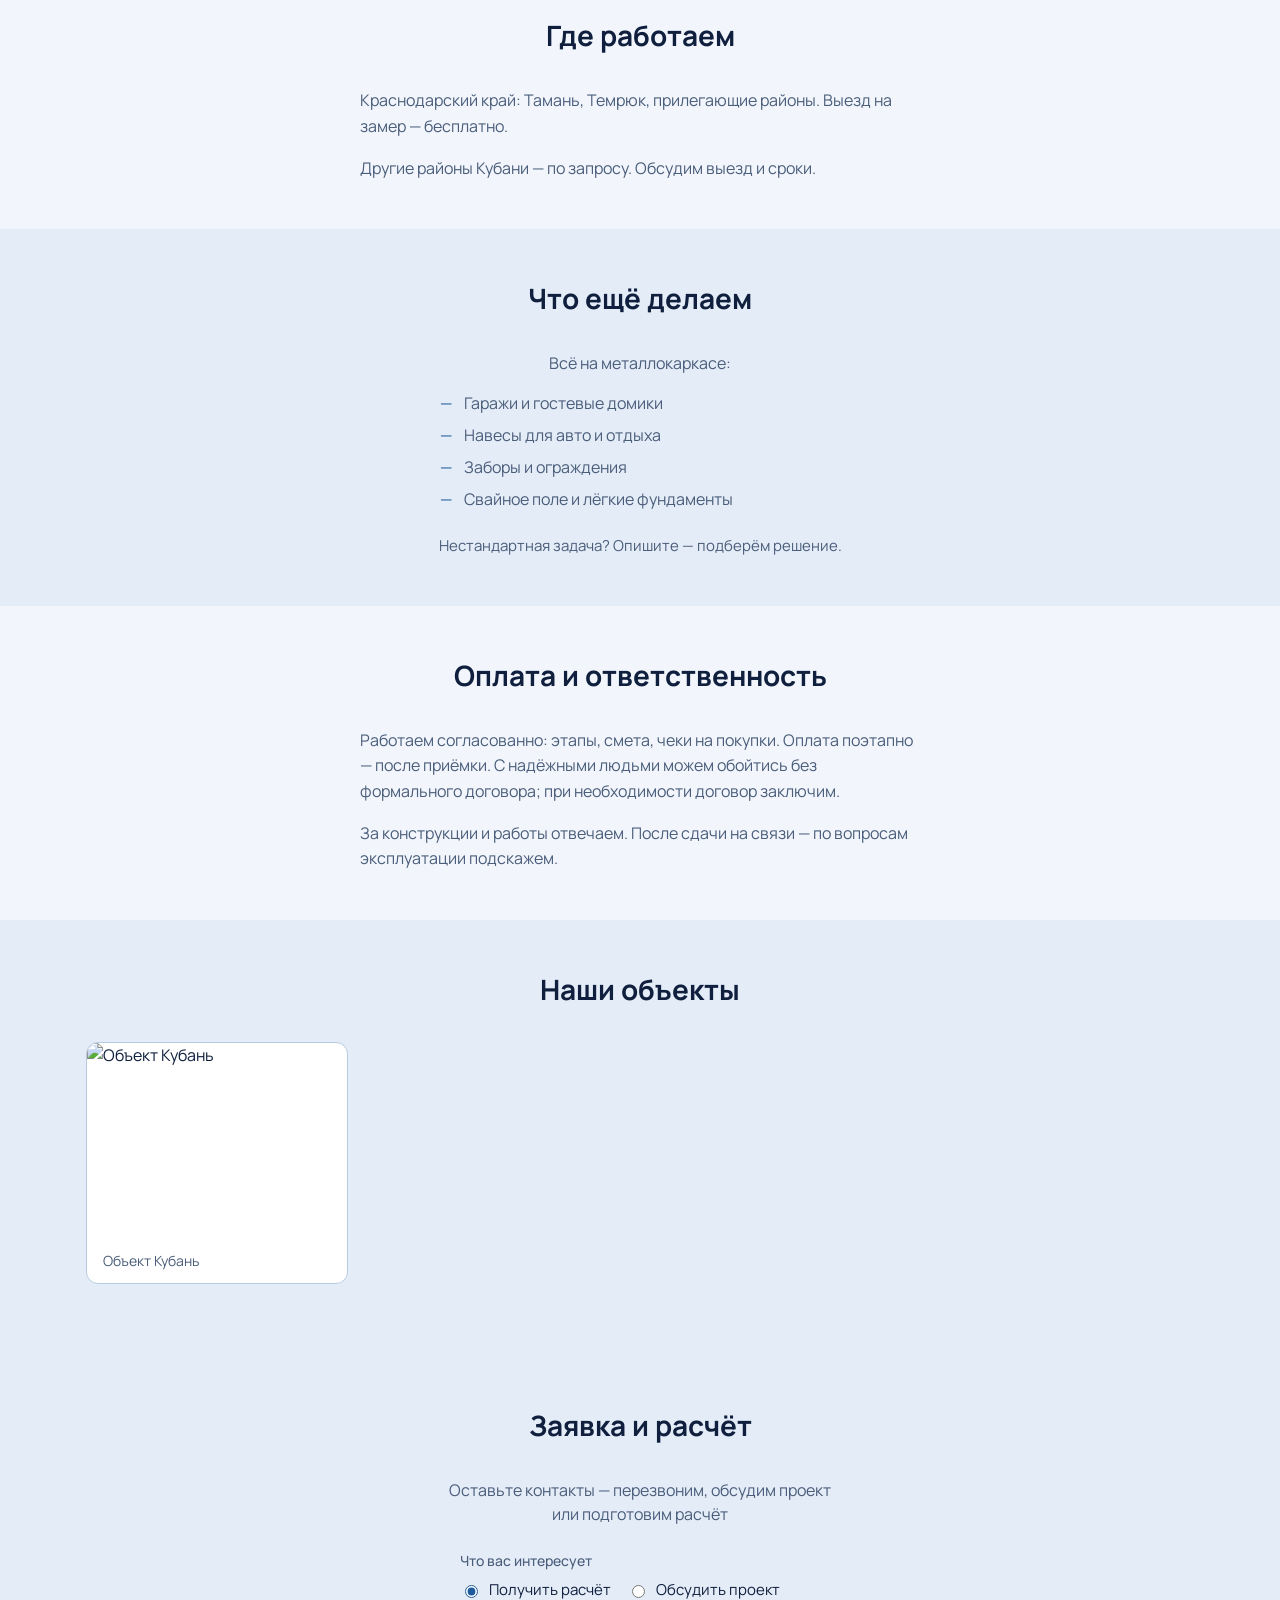
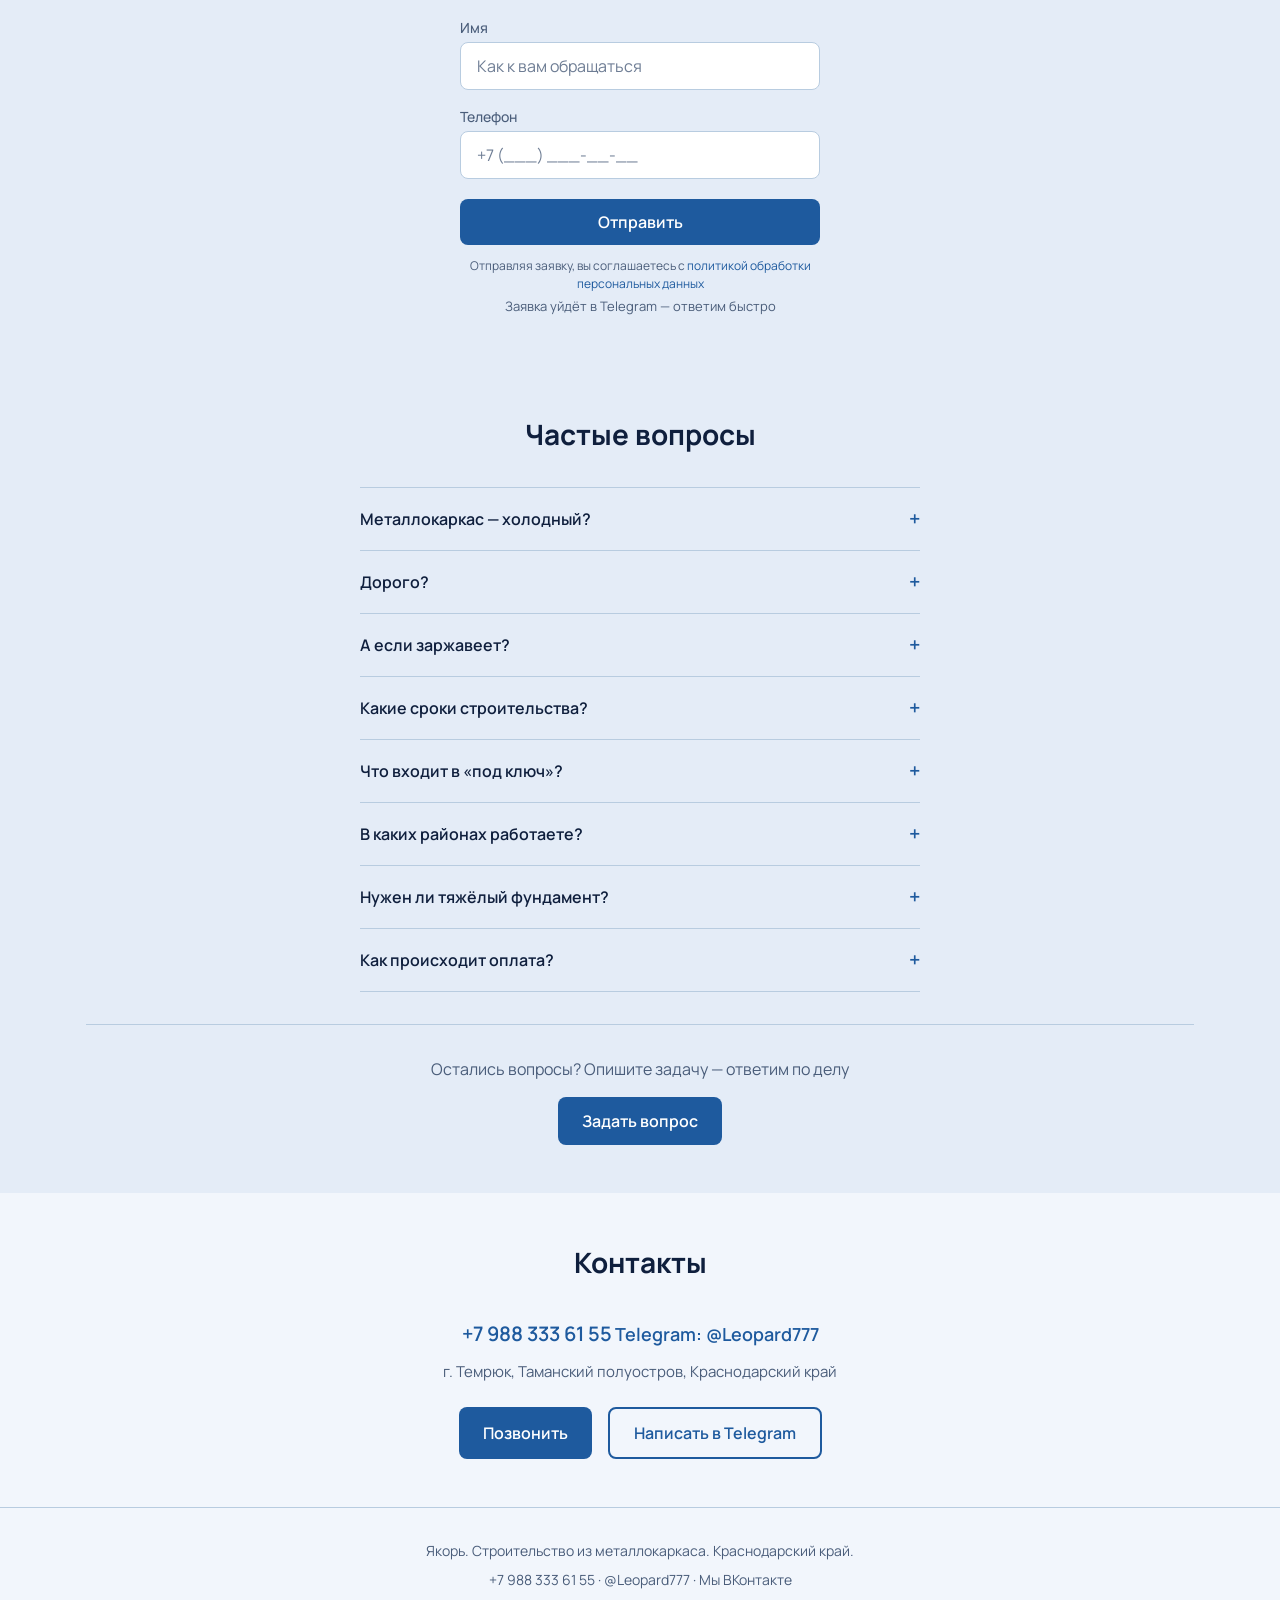
==== commit 239e73bb: "add second phone number" ====
--- a/index.html
+++ b/index.html
@@ -30,7 +30,10 @@
         <a href="#faq">Вопросы</a>
         <a href="#contacts">Контакты</a>
       </nav>
-      <a href="tel:+79883336155" class="header__phone">+7 988 333 61 55</a>
+      <div class="header__phones">
+        <a href="tel:+79883336155" class="header__phone">+7 988 333 61 55</a>
+        <a href="tel:+79618615076" class="header__phone">+7 961 861 50 76</a>
+      </div>
       <button type="button" class="burger" aria-label="Меню">
         <span></span><span></span><span></span>
       </button>
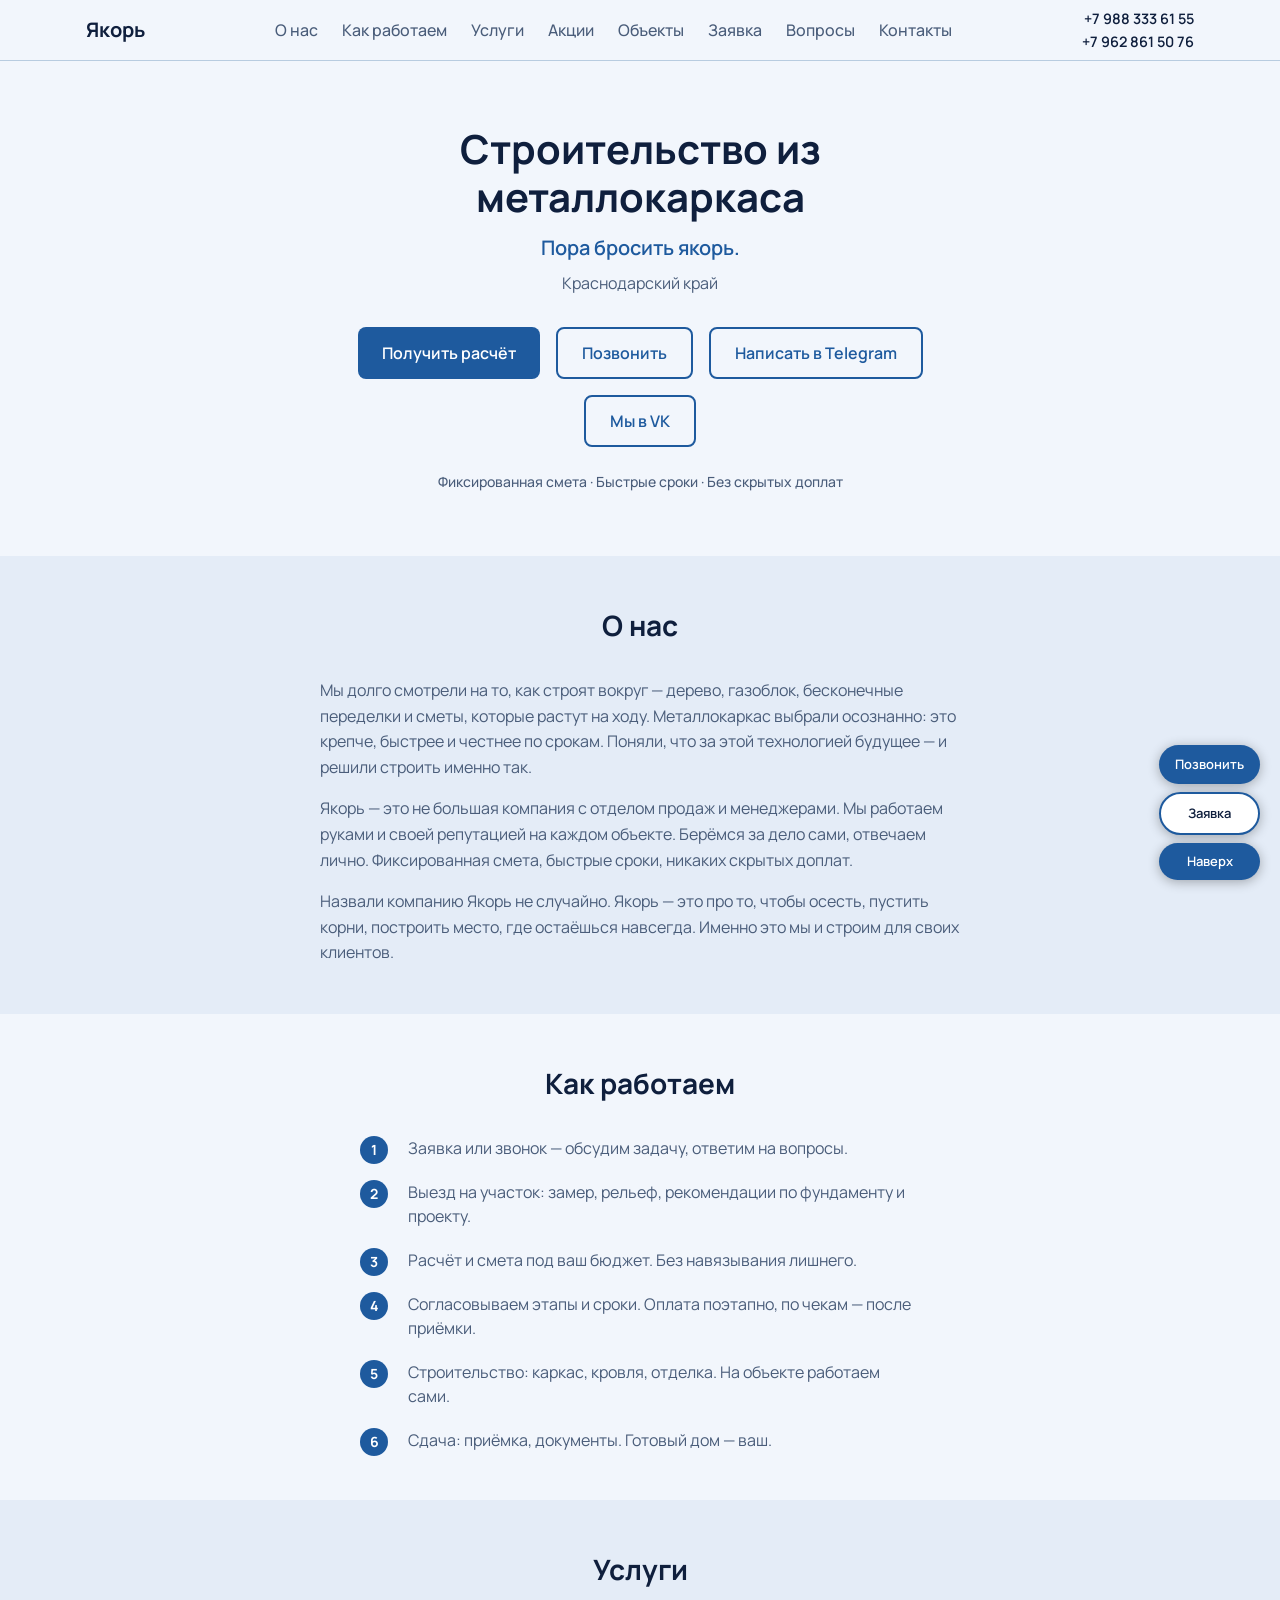
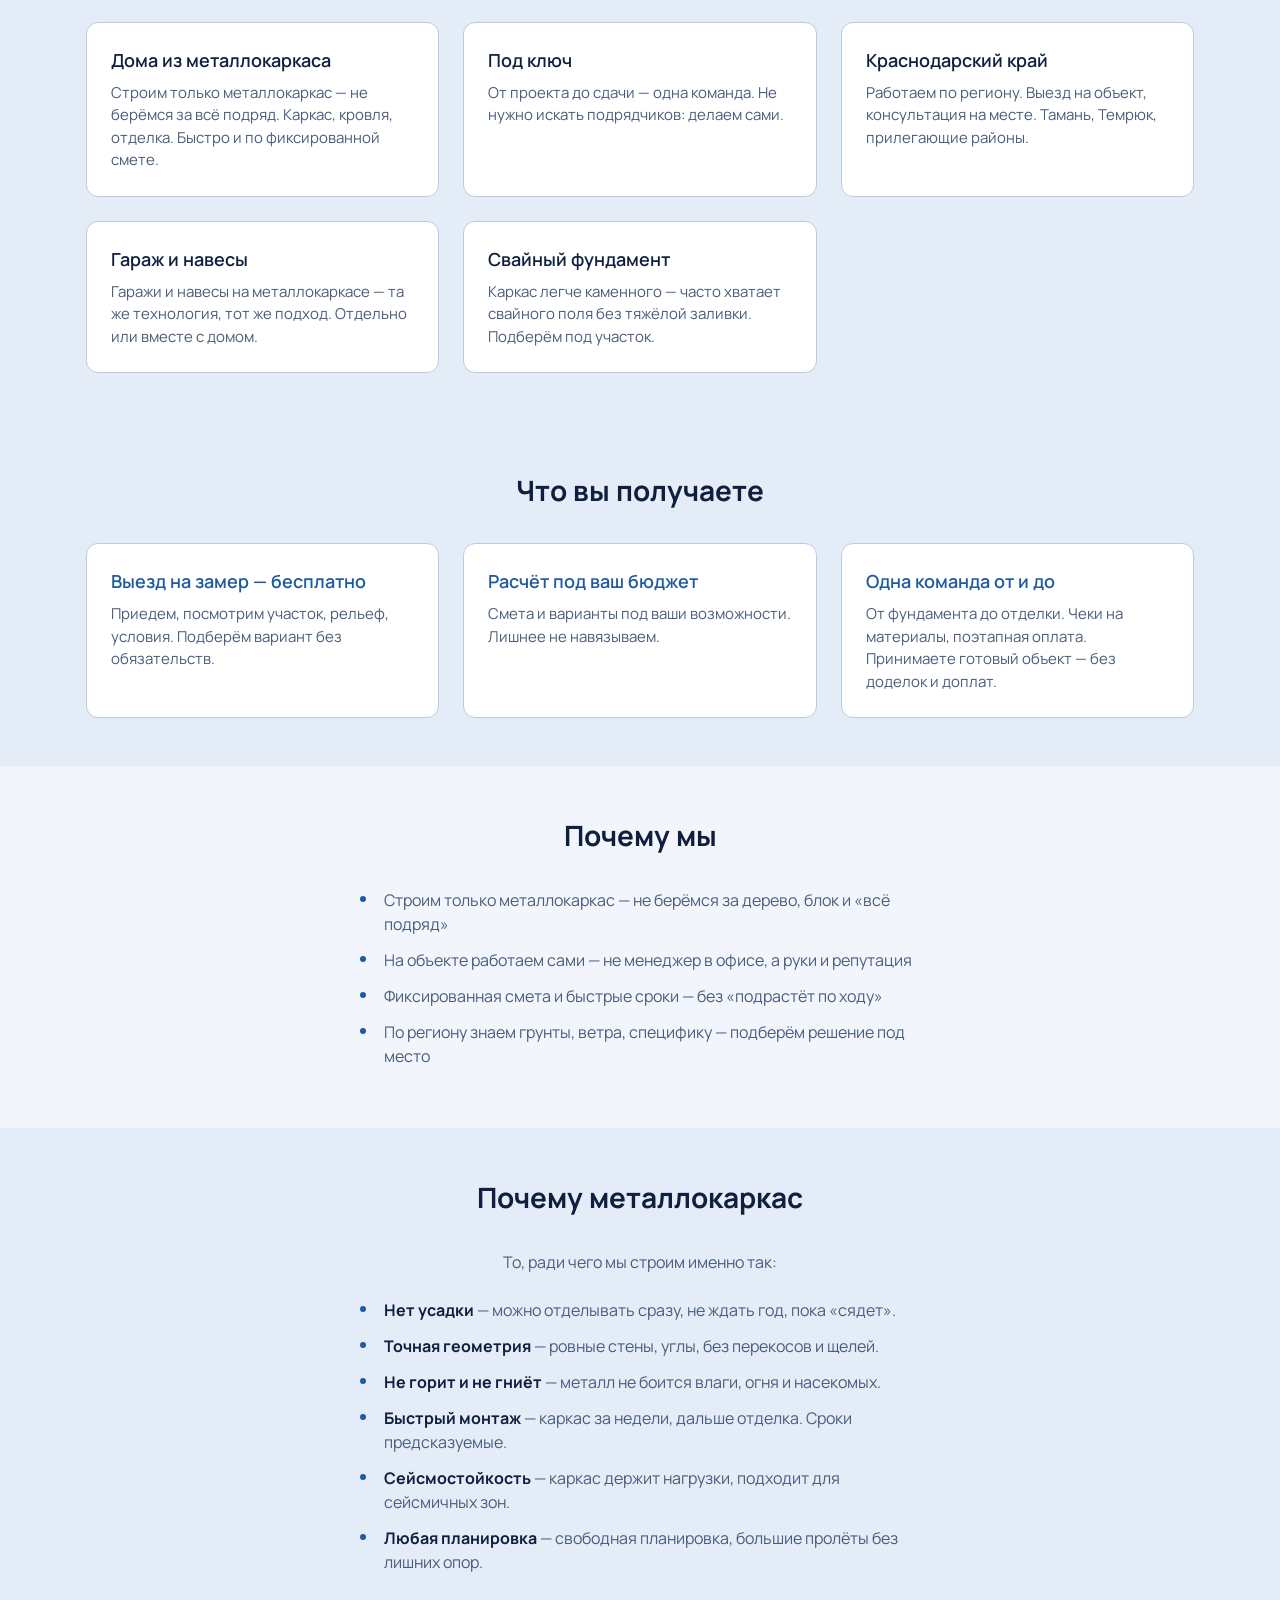
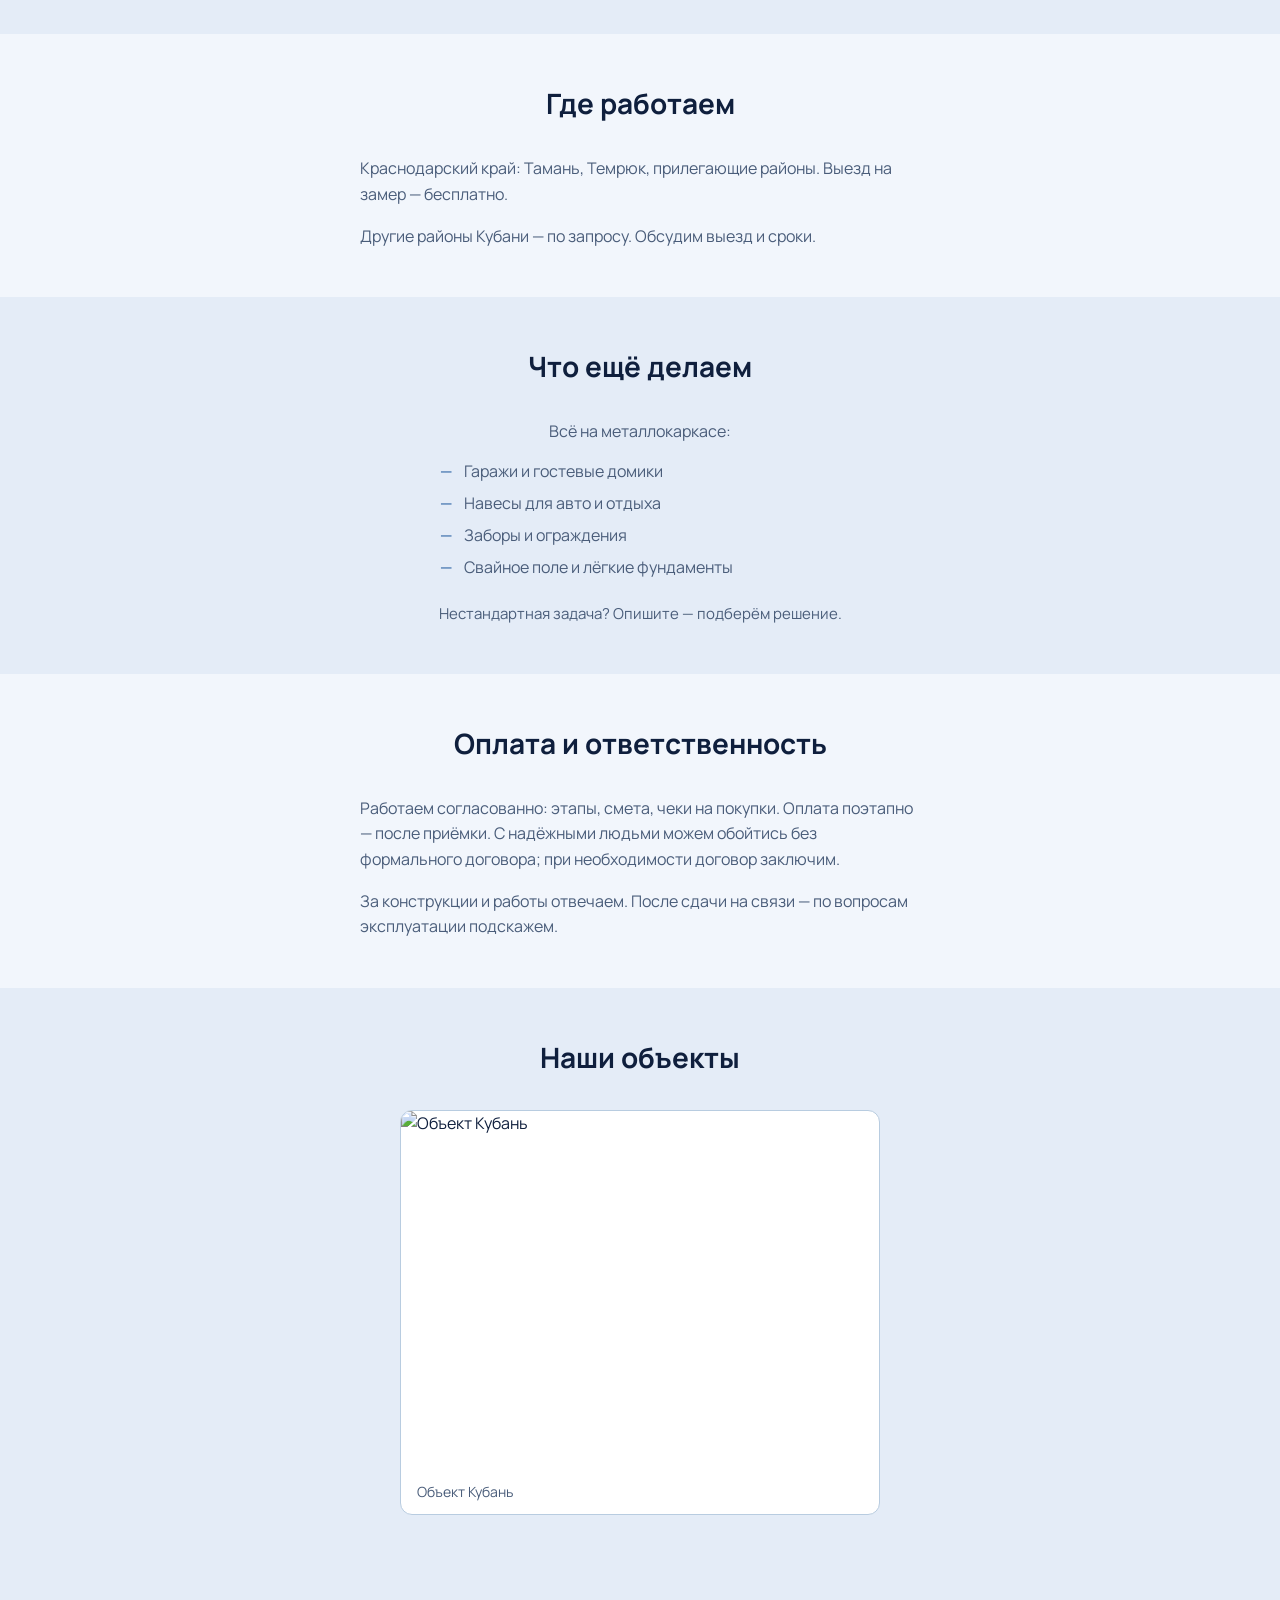
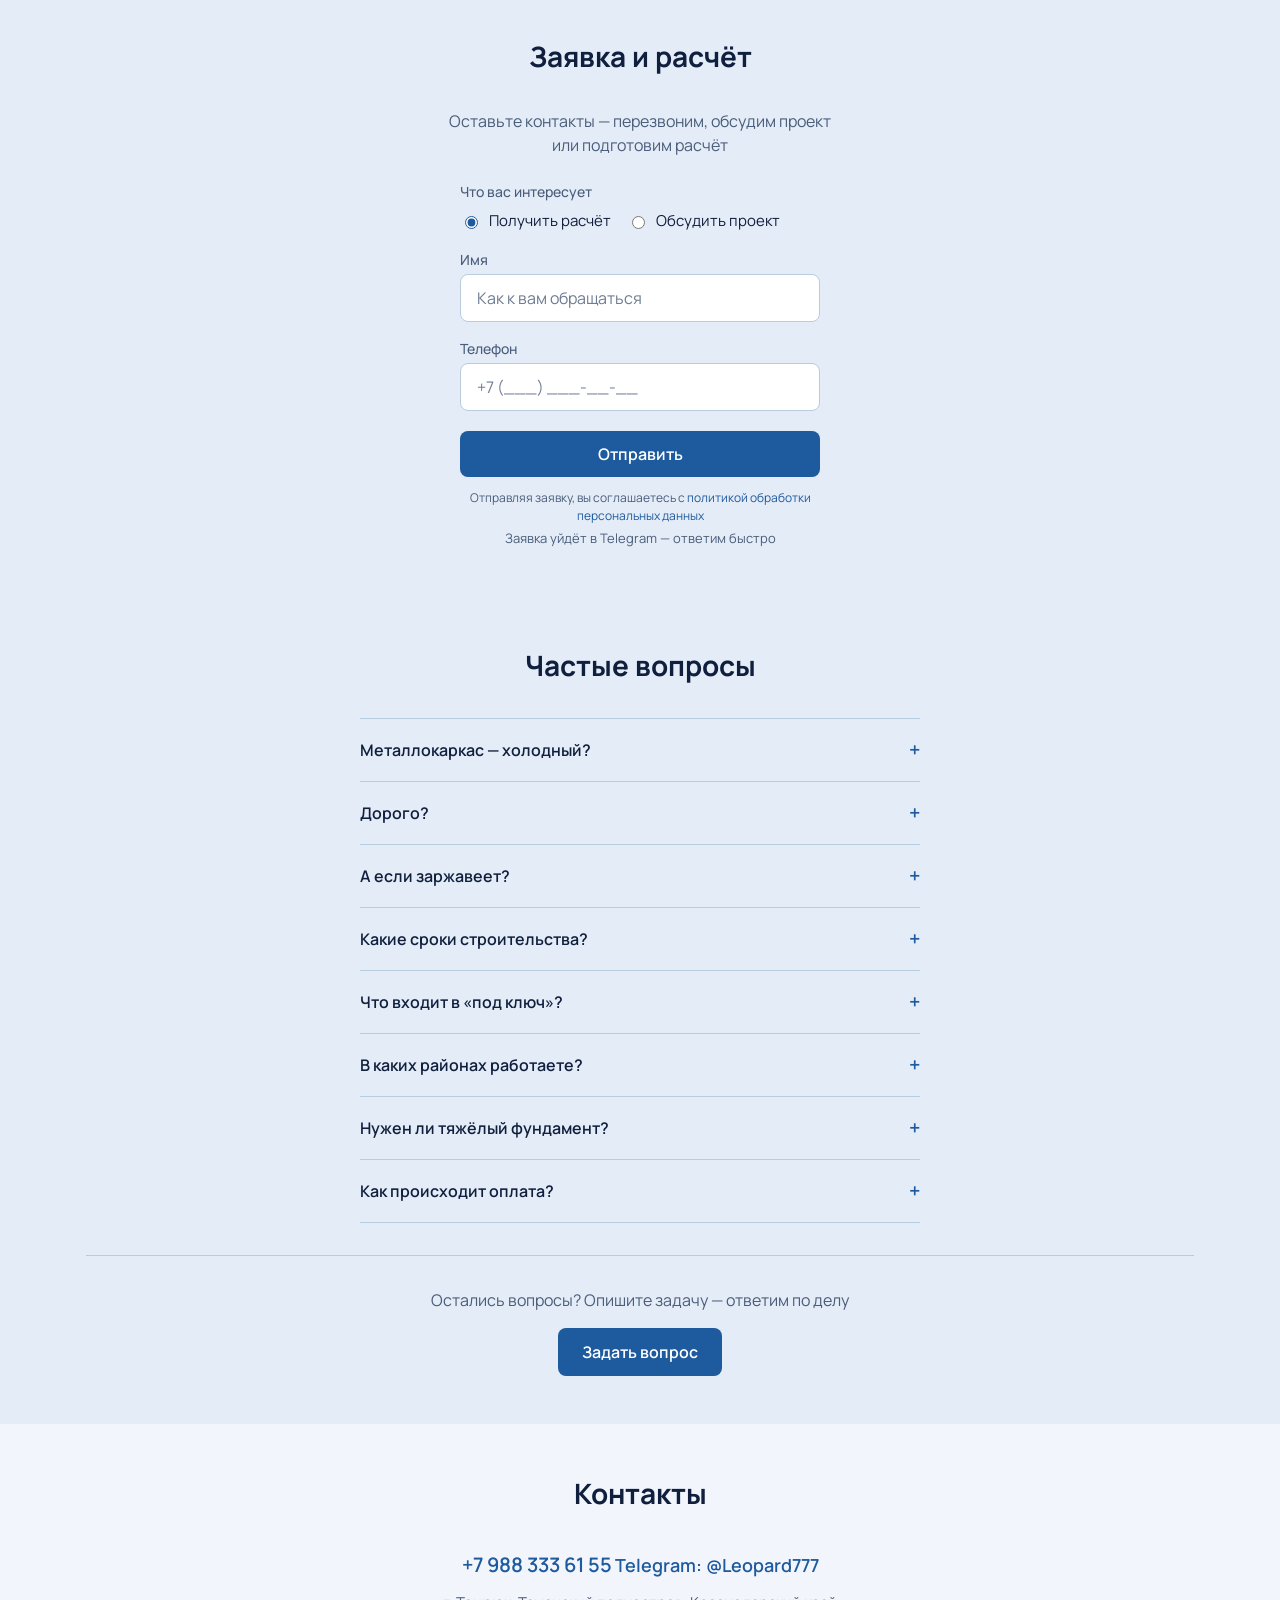
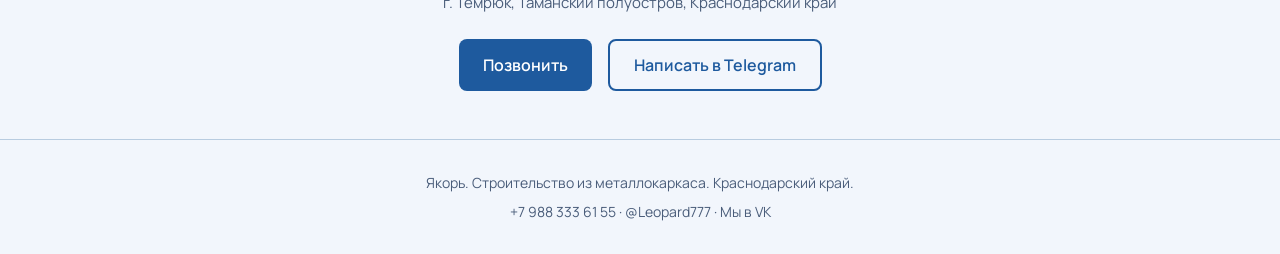
==== commit dc8d93ea: "some fixes for preview" ====
--- a/index.html
+++ b/index.html
@@ -32,7 +32,7 @@
       </nav>
       <div class="header__phones">
         <a href="tel:+79883336155" class="header__phone">+7 988 333 61 55</a>
-        <a href="tel:+79618615076" class="header__phone">+7 961 861 50 76</a>
+        <a href="tel:+79628615076" class="header__phone">+7 962 861 50 76</a>
       </div>
       <button type="button" class="burger" aria-label="Меню">
         <span></span><span></span><span></span>
@@ -50,6 +50,7 @@
           <a href="#request" class="btn btn_primary">Получить расчёт</a>
           <a href="tel:+79883336155" class="btn btn_secondary">Позвонить</a>
           <a href="https://t.me/Leopard777" class="btn btn_secondary" target="_blank" rel="noopener">Написать в Telegram</a>
+          <a href="https://vk.com/stroymetal93" class="btn btn_secondary" target="_blank" rel="noopener">Мы в VK</a>
         </div>
         <p class="hero__trust">Фиксированная смета · Быстрые сроки · Без скрытых доплат</p>
       </div>
@@ -291,7 +292,7 @@
     <div class="container">
       <p class="footer__copy">Якорь. Строительство из металлокаркаса. Краснодарский край.</p>
       <p class="footer__contacts">
-        <a href="tel:+79883336155">+7 988 333 61 55</a> · <a href="https://t.me/Leopard777" target="_blank" rel="noopener">@Leopard777</a> · <a href="https://vk.com/stroymetal93" target="_blank" rel="noopener">Мы ВКонтакте</a>
+        <a href="tel:+79883336155">+7 988 333 61 55</a> · <a href="https://t.me/Leopard777" target="_blank" rel="noopener">@Leopard777</a> · <a href="https://vk.com/stroymetal93" target="_blank" rel="noopener">Мы в VK</a>
       </p>
     </div>
   </footer>
--- a/styles.css
+++ b/styles.css
@@ -90,8 +90,16 @@
   color: var(--color-text);
 }
 
+.header__phones {
+  display: flex;
+  flex-direction: column;
+  align-items: flex-end;
+  gap: 0.1rem;
+}
+
 .header__phone {
   font-weight: 600;
+  font-size: 0.9rem;
   color: var(--color-text);
 }
 
@@ -479,14 +487,17 @@
 }
 
 .portfolio__grid {
-  display: grid;
-  grid-template-columns: repeat(auto-fill, minmax(240px, 1fr));
+  display: flex;
+  flex-wrap: wrap;
+  justify-content: center;
   gap: 1.25rem;
   margin-bottom: 1.5rem;
 }
 
 .portfolio__item {
   display: block;
+  width: 480px;
+  max-width: 100%;
   color: inherit;
   text-decoration: none;
   border-radius: 12px;
@@ -939,7 +950,7 @@
 /* ===== Адаптив: мобильное меню ===== */
 @media (max-width: 768px) {
   .nav,
-  .header__phone {
+  .header__phones {
     display: none;
   }
 
@@ -959,8 +970,8 @@
     border-bottom: 1px solid var(--color-border);
   }
 
-  .header__phone.header__phone_visible {
-    display: block;
+  .header__phones.header__phone_visible {
+    display: flex;
     margin-top: 0.5rem;
   }
 
@@ -977,9 +988,6 @@
     max-width: 280px;
   }
 
-  .portfolio__grid {
-    grid-template-columns: 1fr 1fr;
-  }
 
   .request-form__radios {
     flex-direction: column;
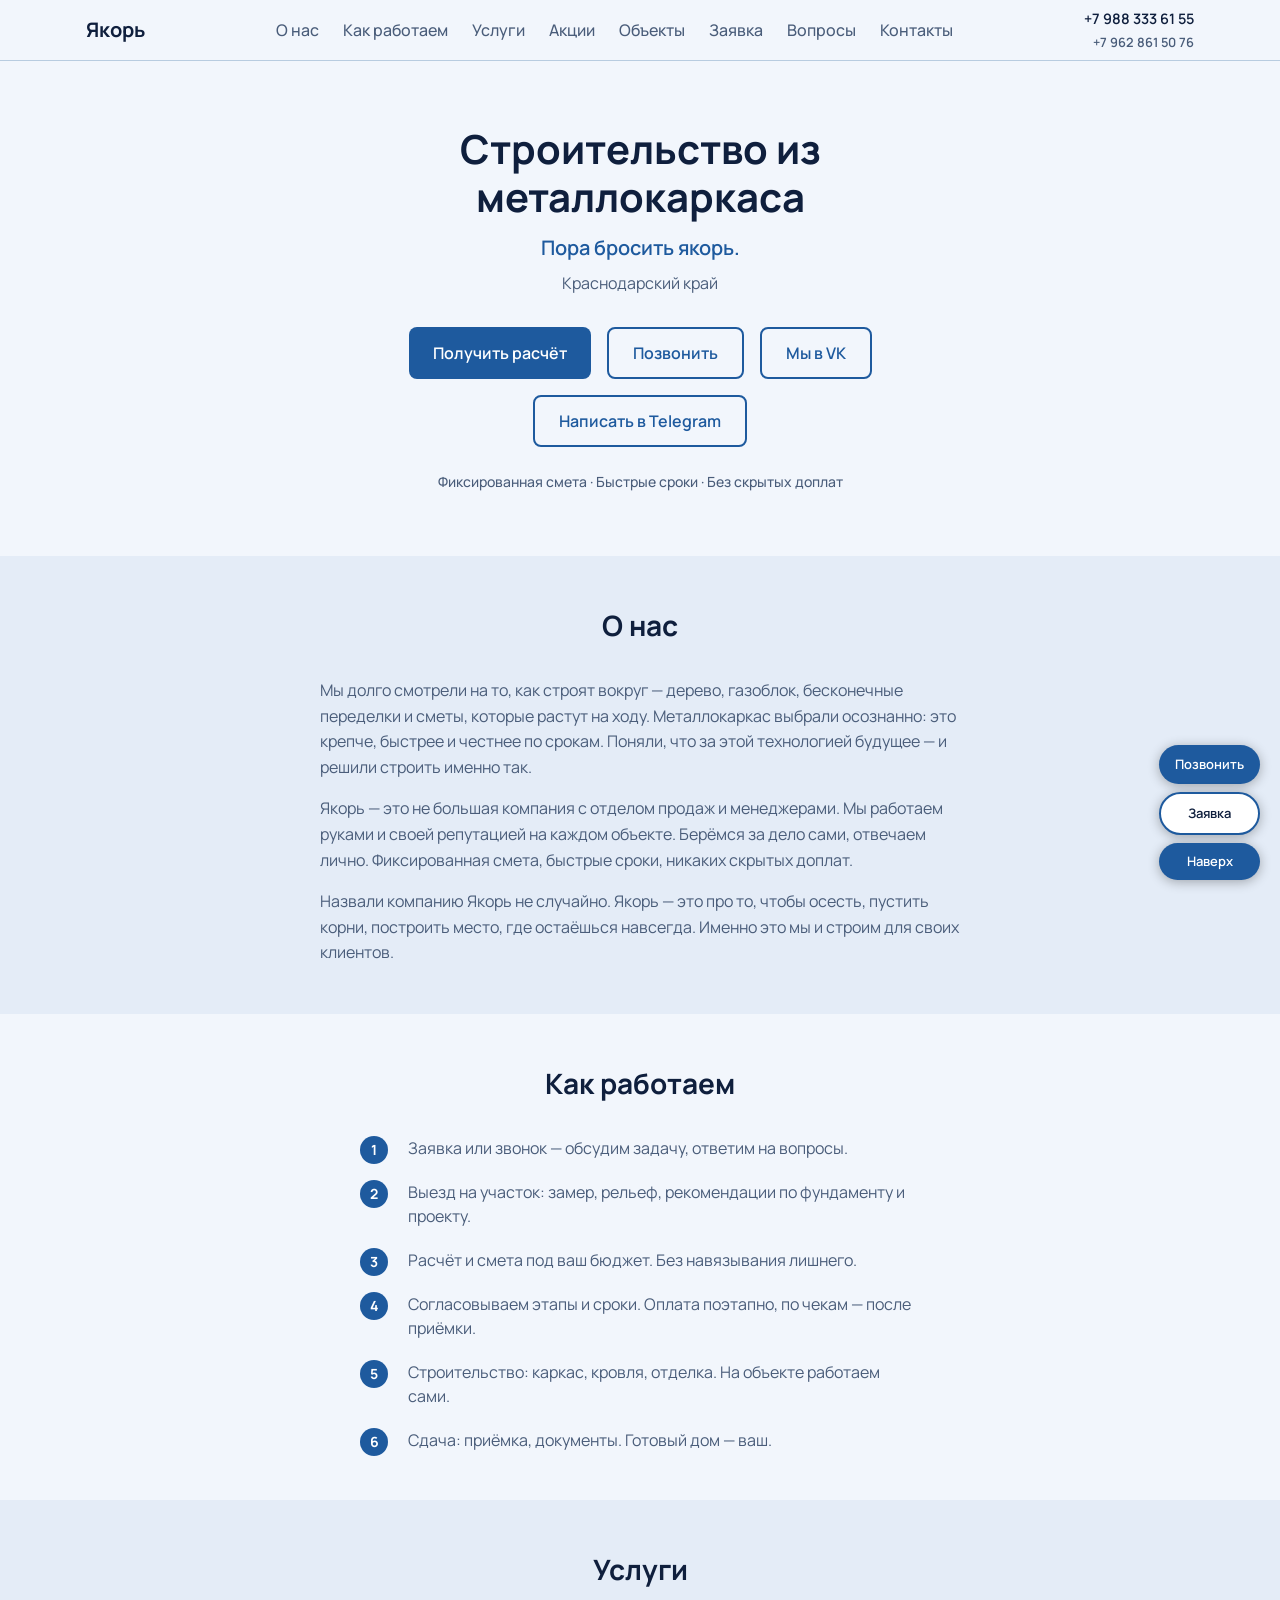
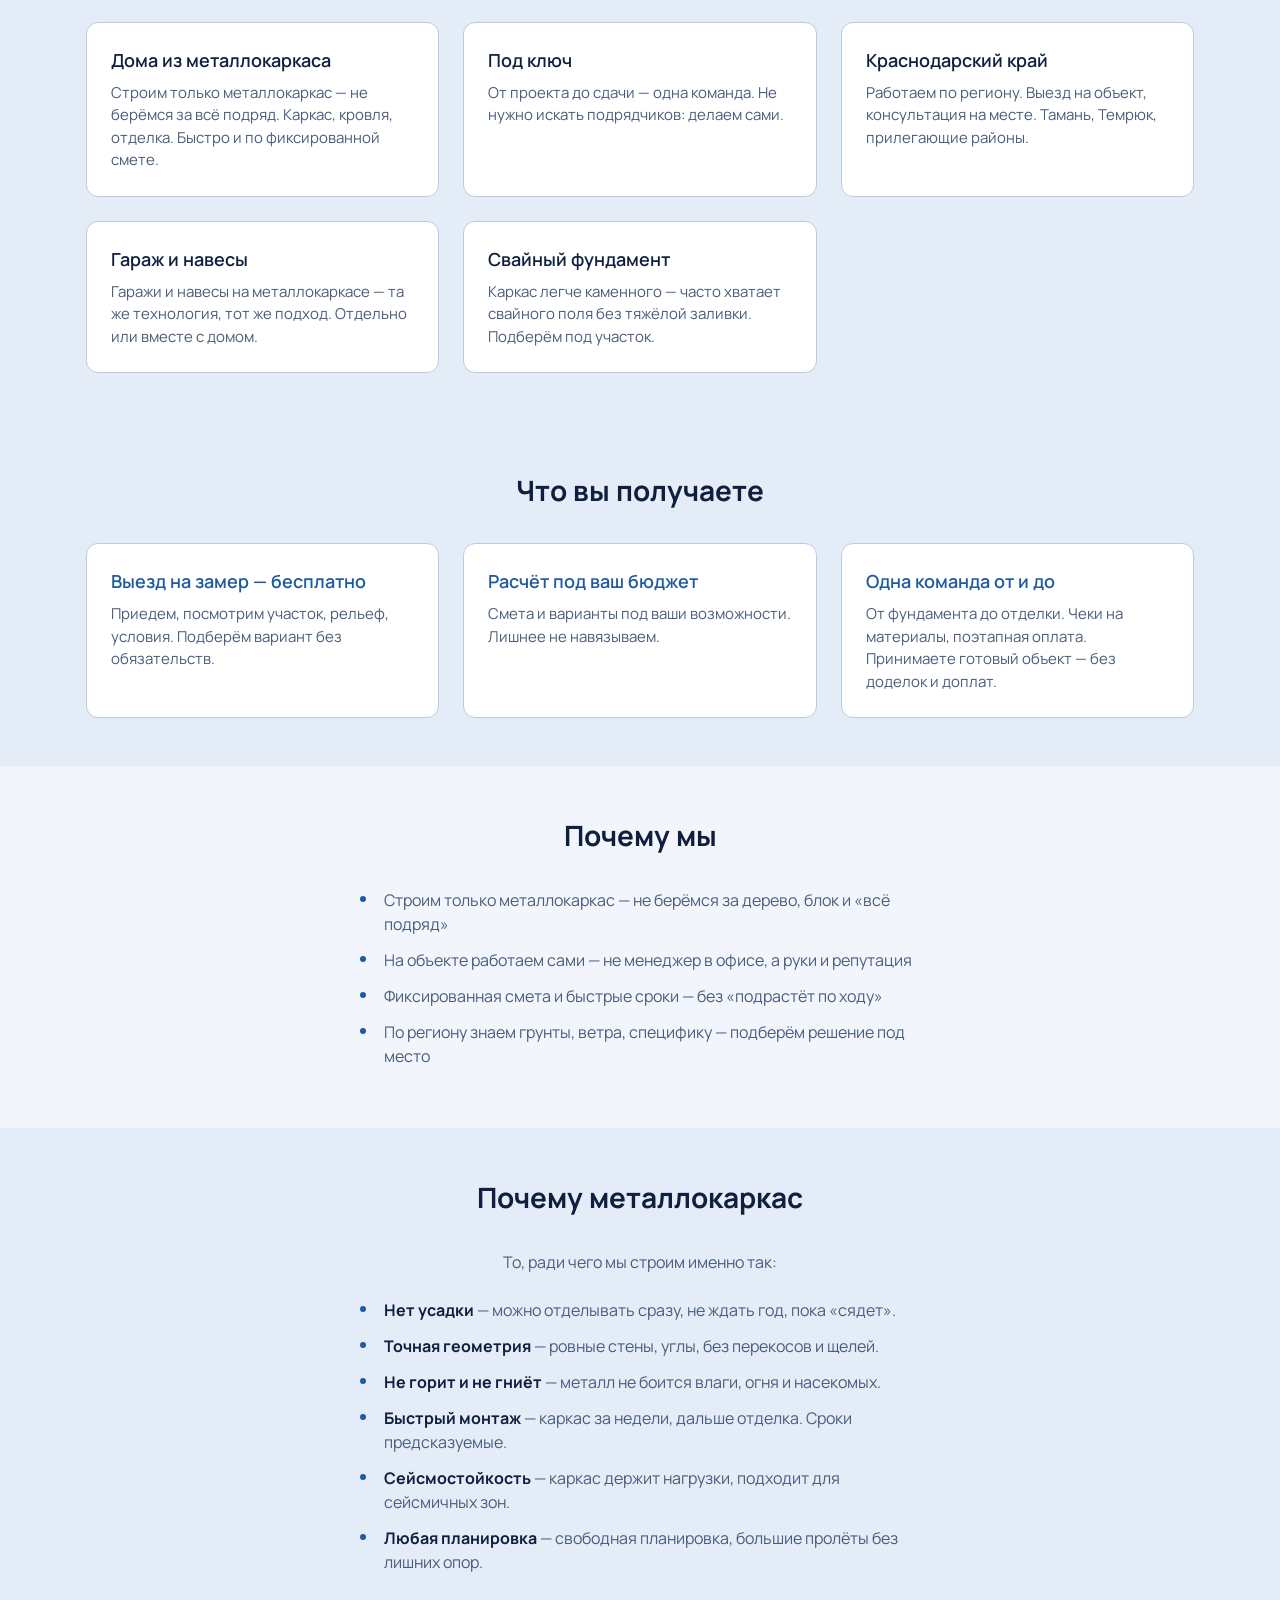
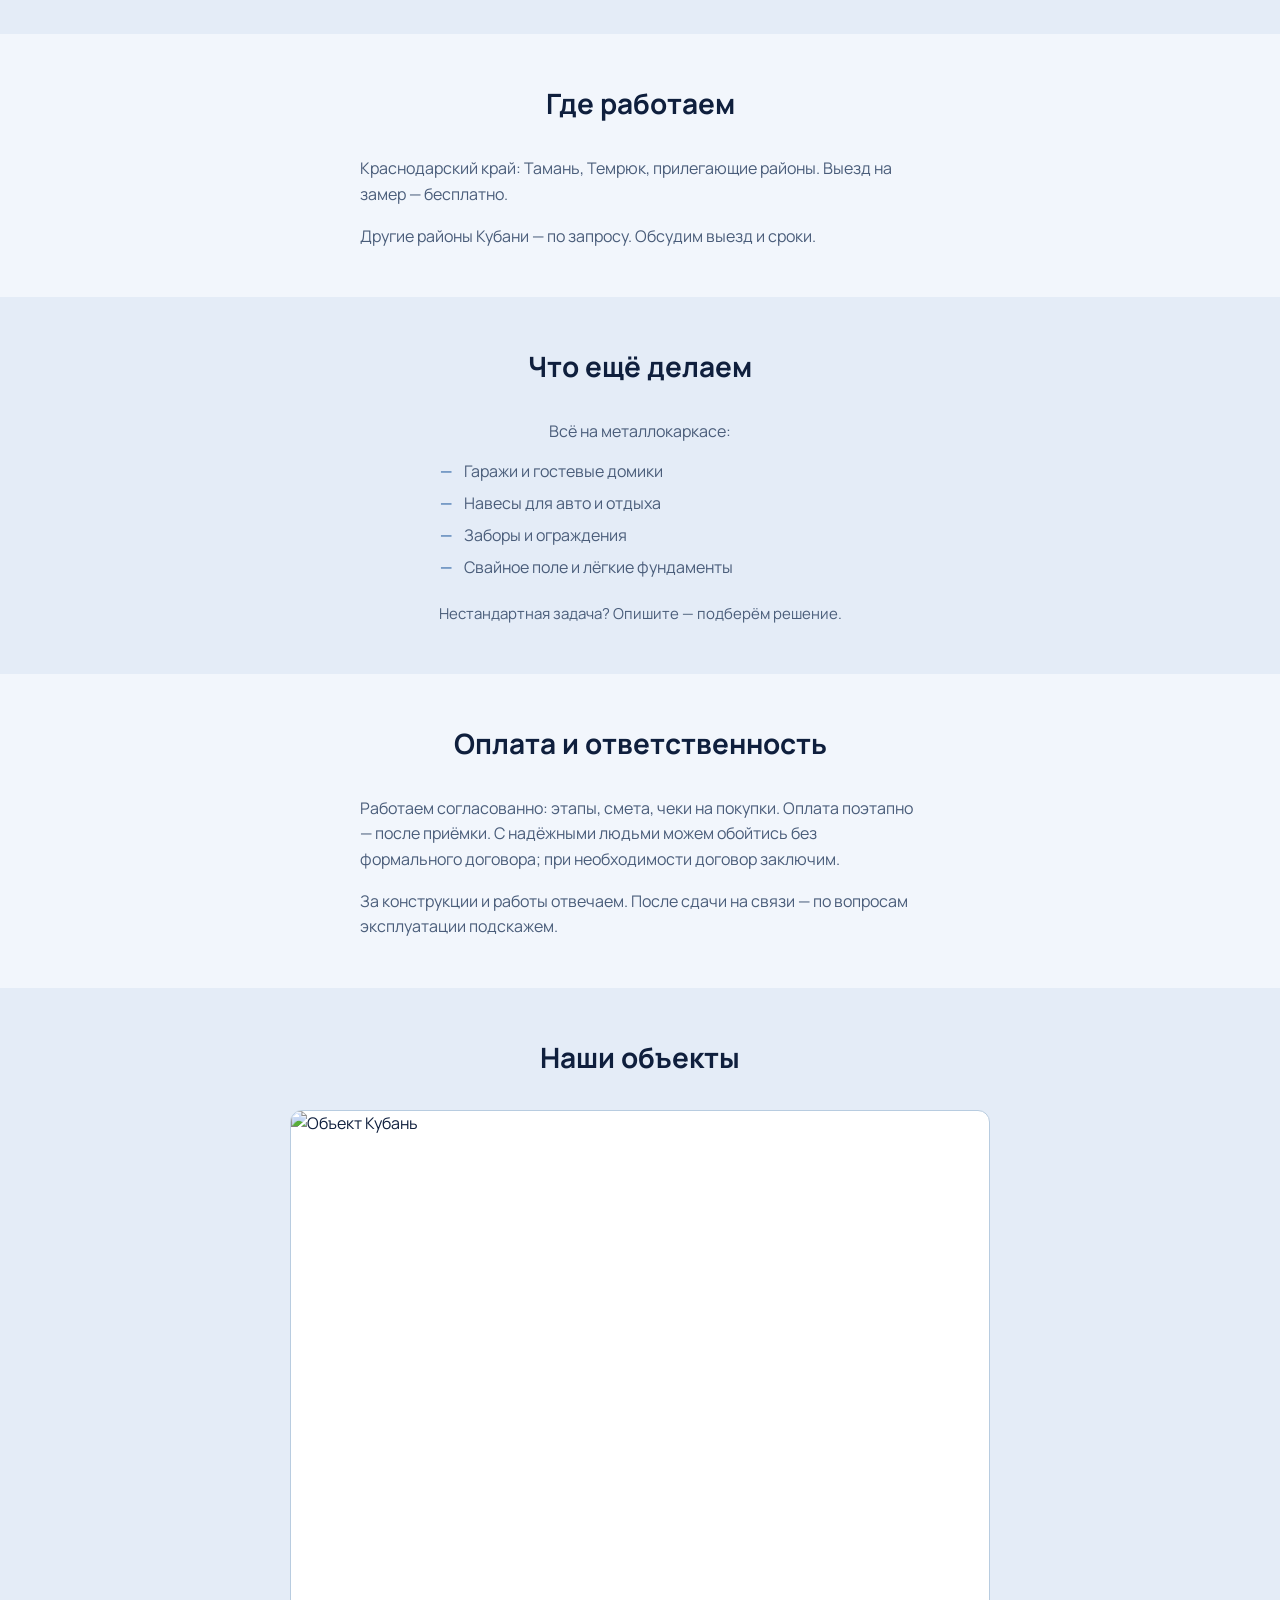
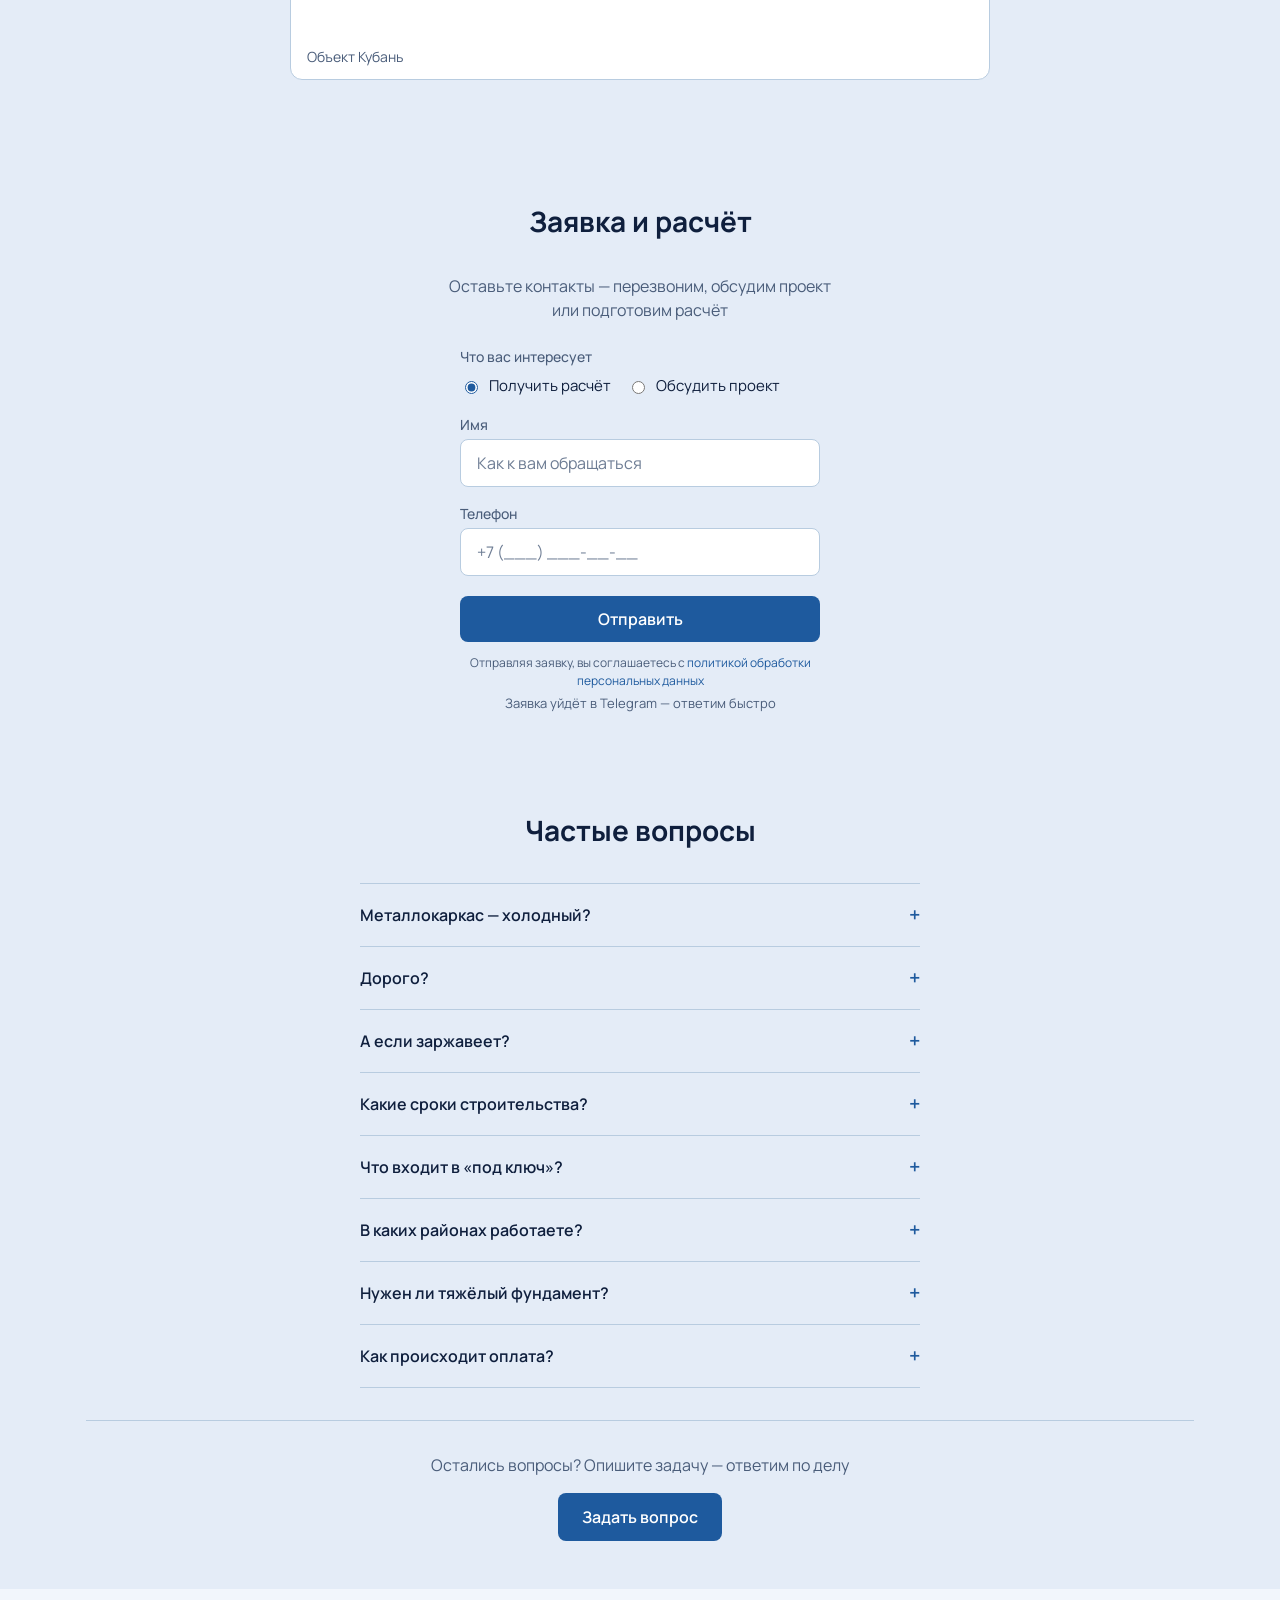
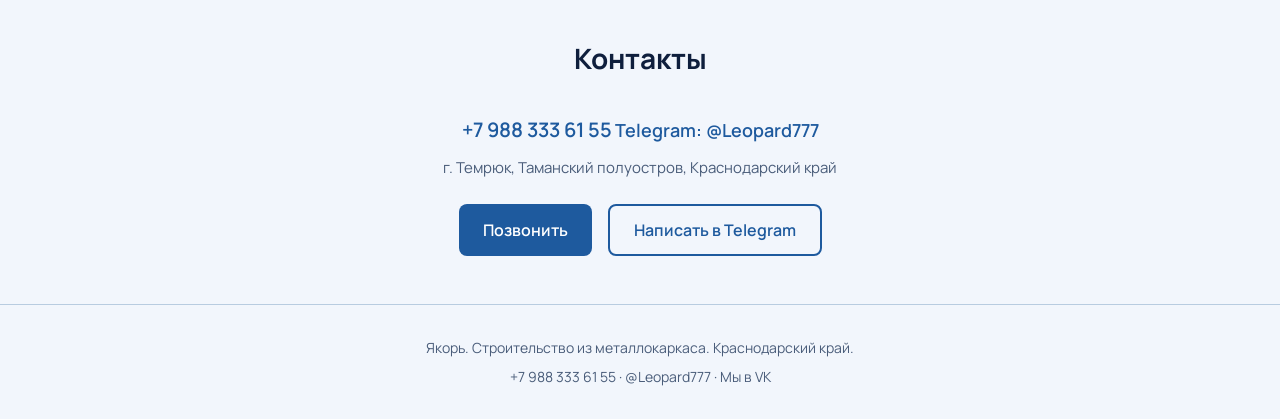
==== commit 5d4629dc: "some fixes" ====
--- a/index.html
+++ b/index.html
@@ -49,8 +49,8 @@
         <div class="hero__actions">
           <a href="#request" class="btn btn_primary">Получить расчёт</a>
           <a href="tel:+79883336155" class="btn btn_secondary">Позвонить</a>
+          <a href="https://vk.com/stroymetal93" class="btn btn_secondary" target="_blank" rel="noopener">Мы в VK</a>
           <a href="https://t.me/Leopard777" class="btn btn_secondary" target="_blank" rel="noopener">Написать в Telegram</a>
-          <a href="https://vk.com/stroymetal93" class="btn btn_secondary" target="_blank" rel="noopener">Мы в VK</a>
         </div>
         <p class="hero__trust">Фиксированная смета · Быстрые сроки · Без скрытых доплат</p>
       </div>
--- a/styles.css
+++ b/styles.css
@@ -94,7 +94,12 @@
   display: flex;
   flex-direction: column;
   align-items: flex-end;
-  gap: 0.1rem;
+  gap: 0.2rem;
+}
+
+.header__phone:last-child {
+  font-size: 0.8rem;
+  color: var(--color-text-muted);
 }
 
 .header__phone {
@@ -496,7 +501,7 @@
 
 .portfolio__item {
   display: block;
-  width: 480px;
+  width: 700px;
   max-width: 100%;
   color: inherit;
   text-decoration: none;
@@ -981,6 +986,7 @@
 
   .hero__actions {
     flex-direction: column;
+    align-items: center;
   }
 
   .btn {
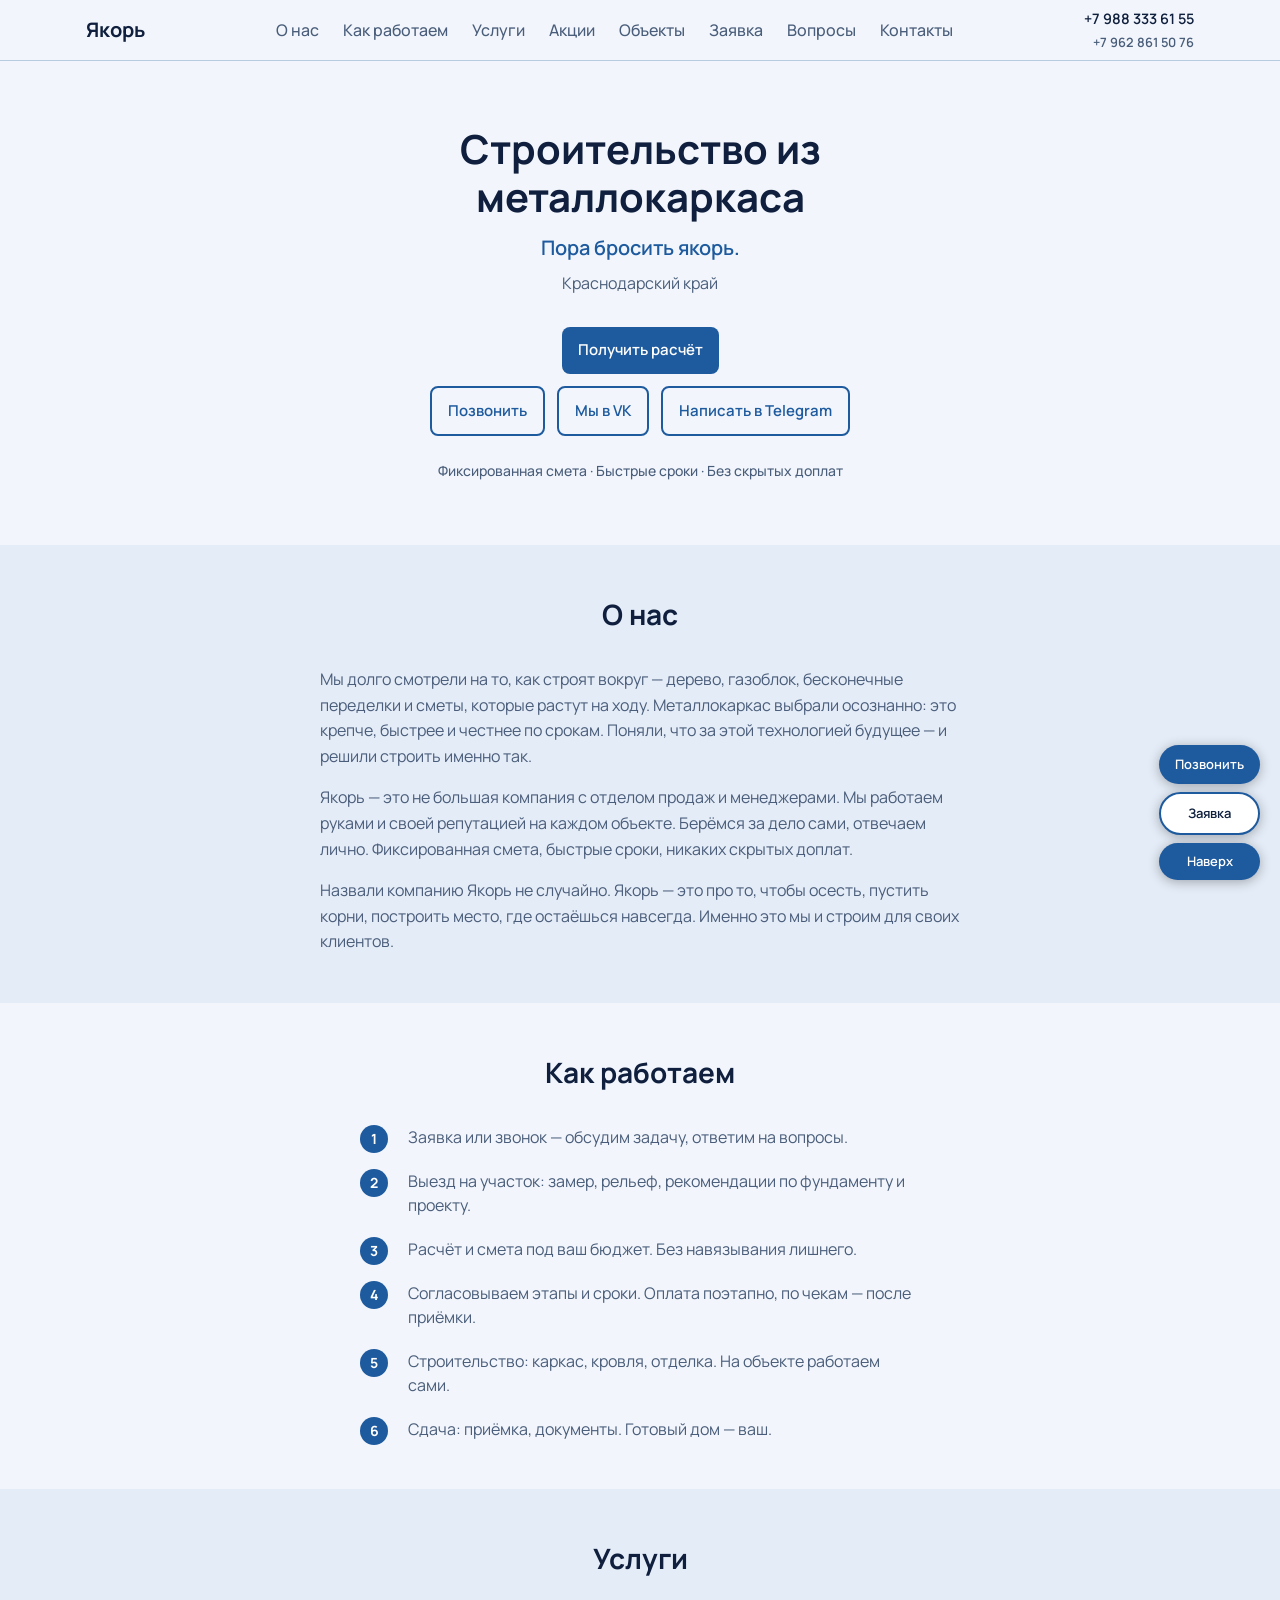
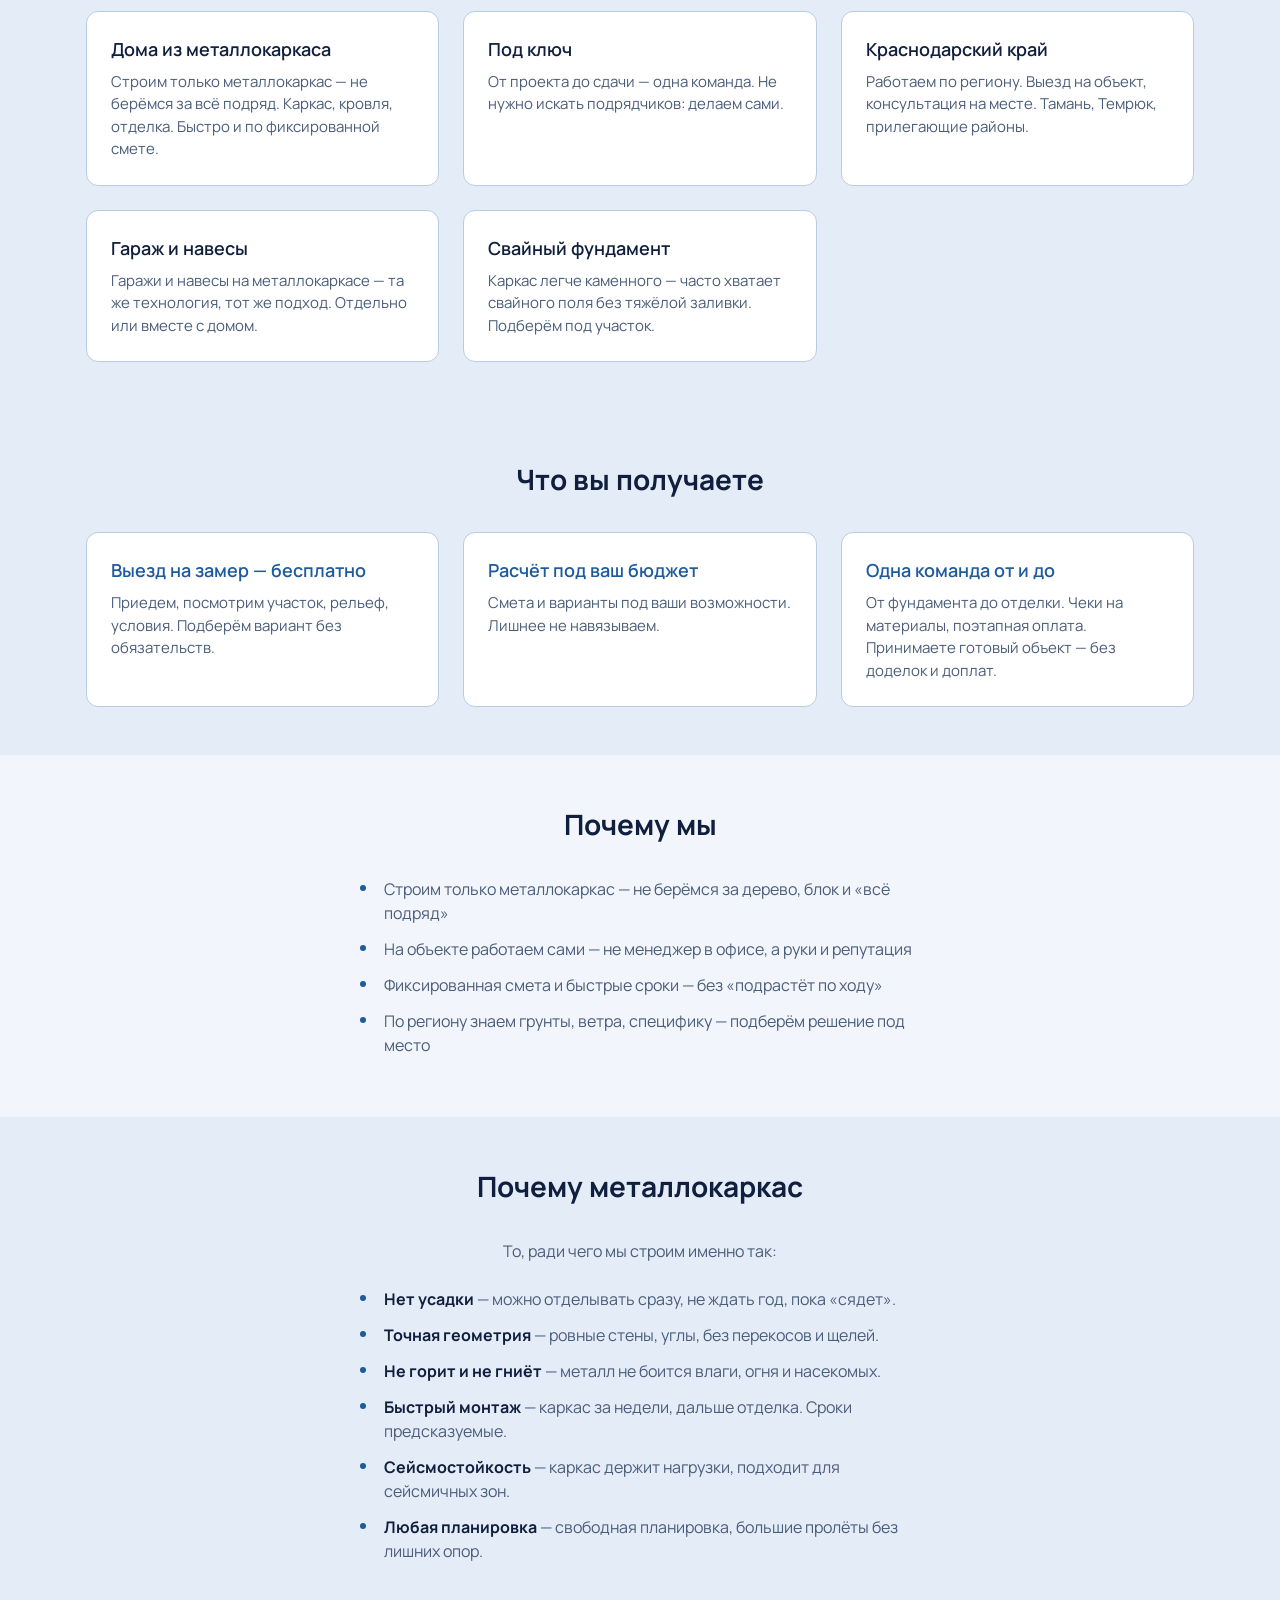
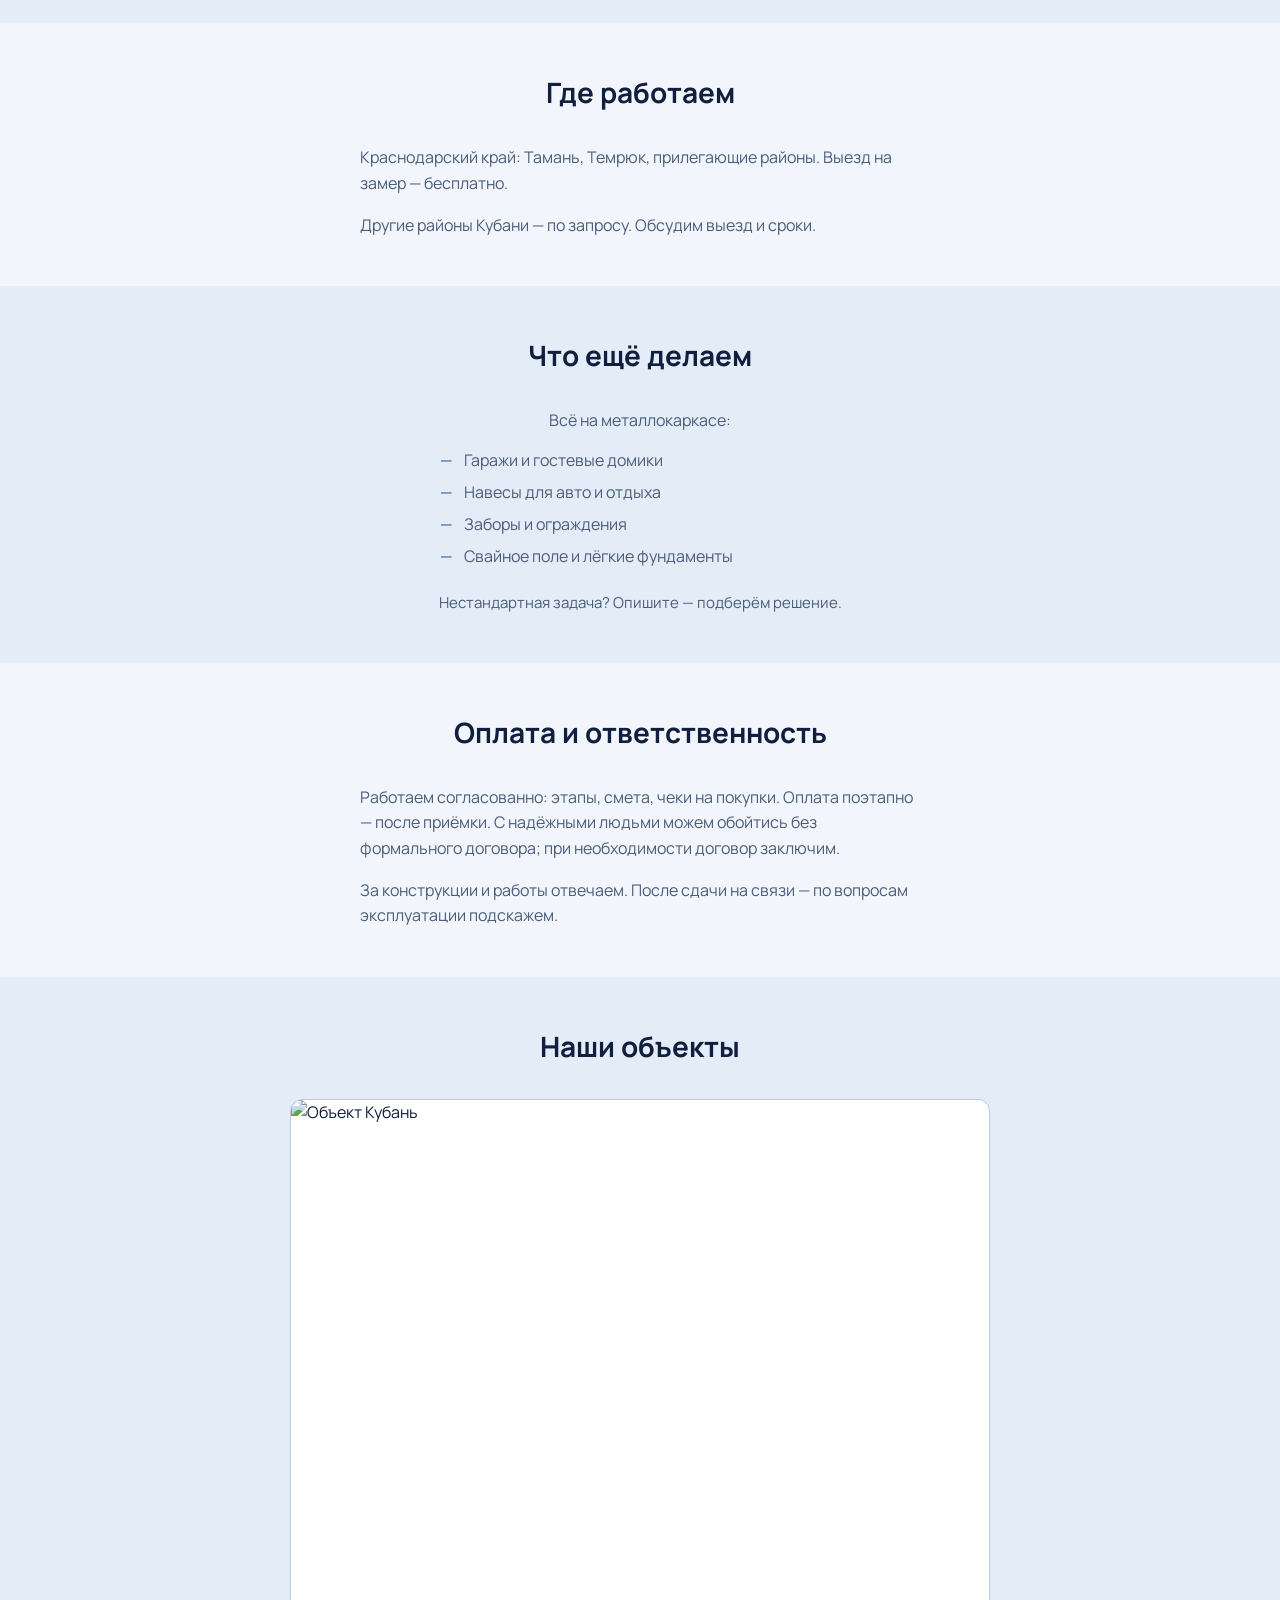
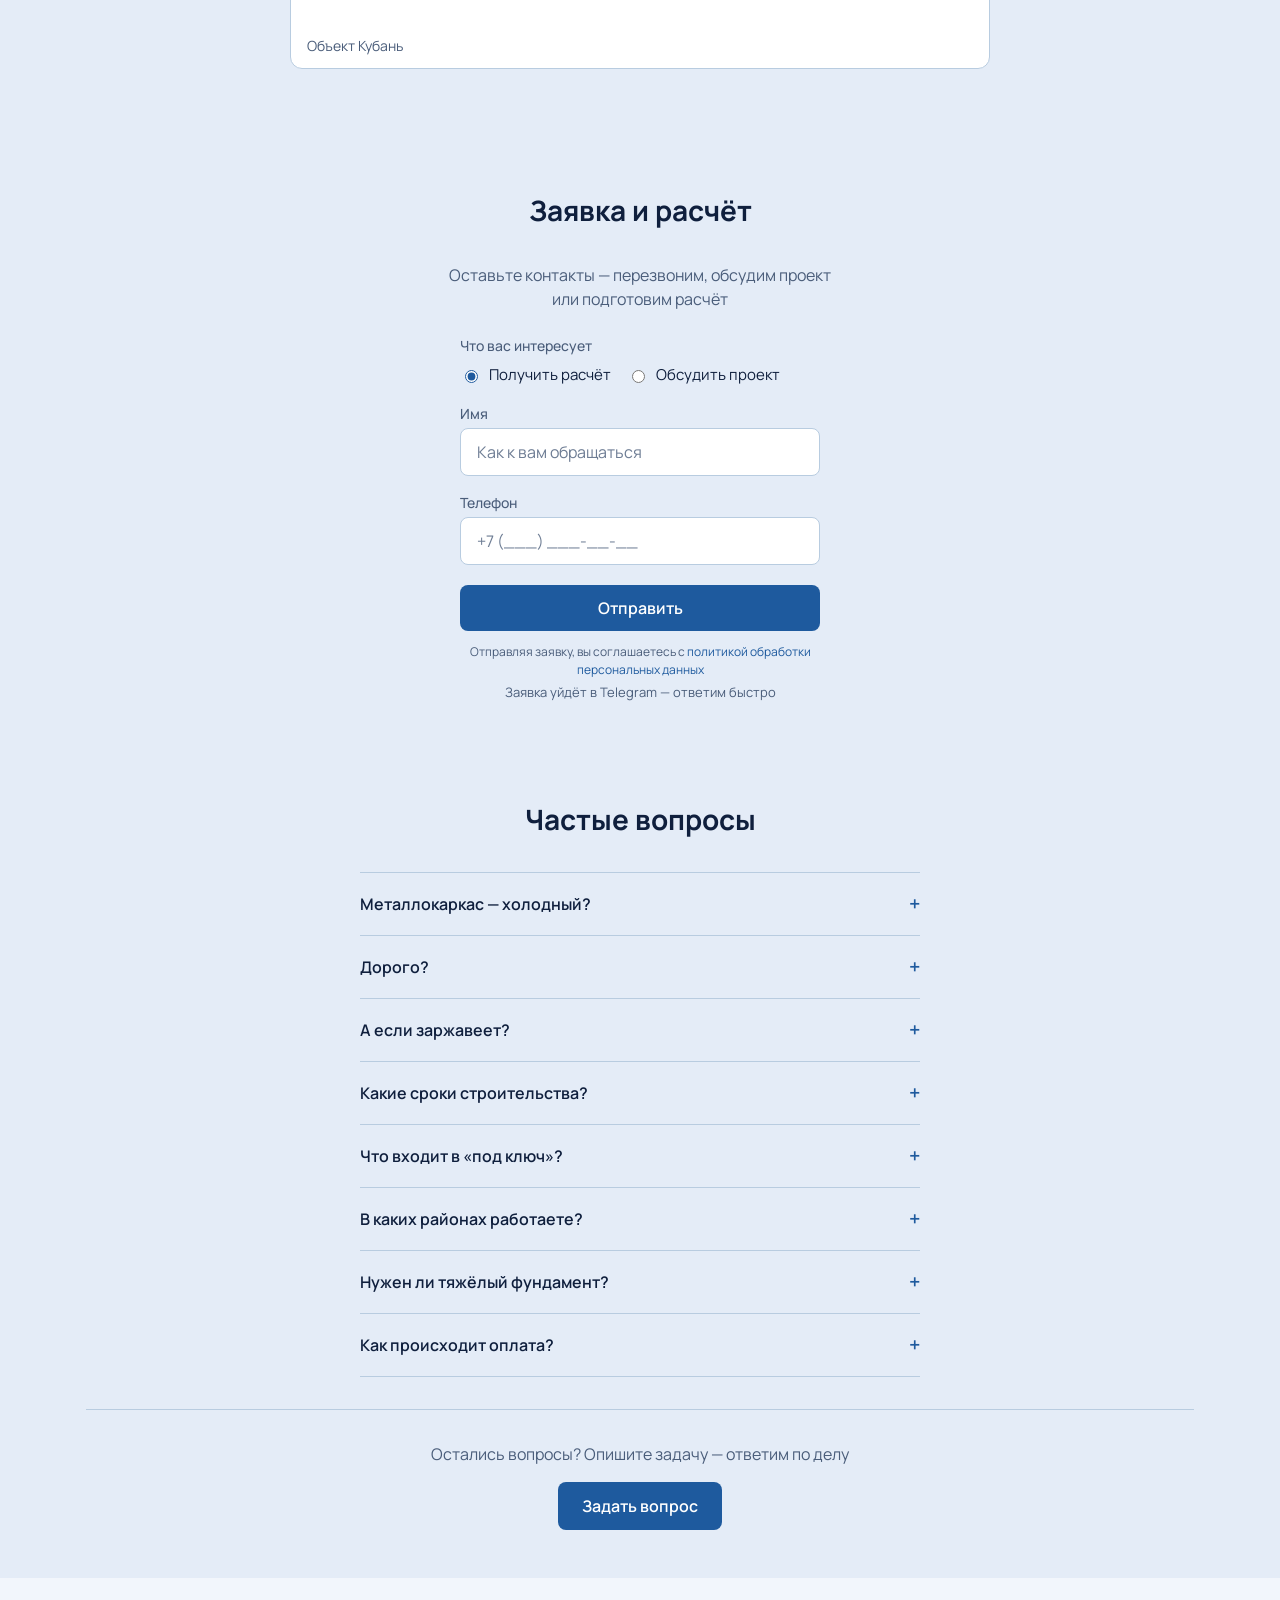
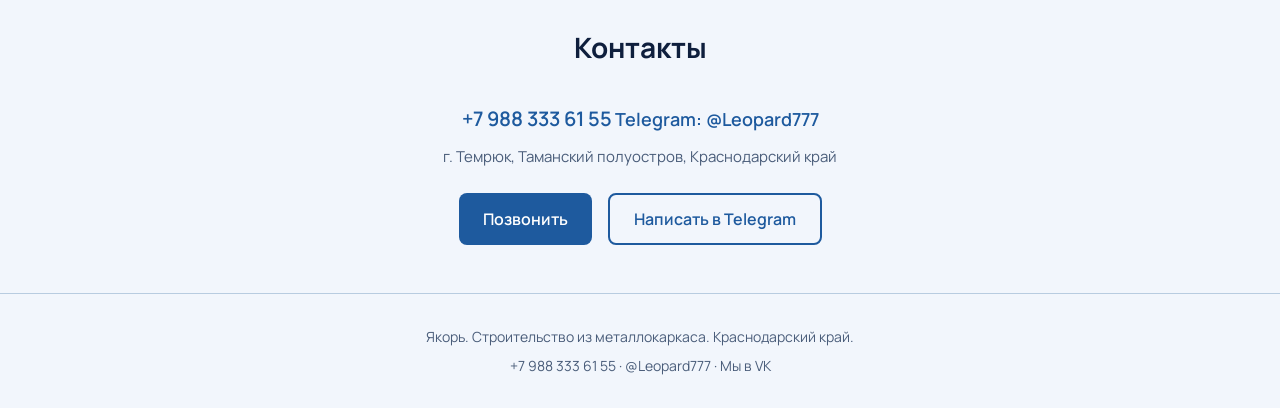
==== commit 84f15ebd: "buttons resize fix" ====
--- a/index.html
+++ b/index.html
@@ -48,9 +48,11 @@
         <p class="hero__region">Краснодарский край</p>
         <div class="hero__actions">
           <a href="#request" class="btn btn_primary">Получить расчёт</a>
-          <a href="tel:+79883336155" class="btn btn_secondary">Позвонить</a>
-          <a href="https://vk.com/stroymetal93" class="btn btn_secondary" target="_blank" rel="noopener">Мы в VK</a>
-          <a href="https://t.me/Leopard777" class="btn btn_secondary" target="_blank" rel="noopener">Написать в Telegram</a>
+          <div class="hero__actions-row">
+            <a href="tel:+79883336155" class="btn btn_secondary">Позвонить</a>
+            <a href="https://vk.com/stroymetal93" class="btn btn_secondary" target="_blank" rel="noopener">Мы в VK</a>
+            <a href="https://t.me/Leopard777" class="btn btn_secondary" target="_blank" rel="noopener">Написать в Telegram</a>
+          </div>
         </div>
         <p class="hero__trust">Фиксированная смета · Быстрые сроки · Без скрытых доплат</p>
       </div>
--- a/styles.css
+++ b/styles.css
@@ -159,9 +159,22 @@
 
 .hero__actions {
   display: flex;
+  flex-direction: column;
+  align-items: center;
+  gap: 0.75rem;
+}
+
+.hero__actions-row {
+  display: flex;
+  gap: 0.75rem;
+  justify-content: center;
   flex-wrap: wrap;
-  gap: 1rem;
-  justify-content: center;
+}
+
+.hero__actions .btn {
+  padding: 0.75rem 1rem;
+  font-size: 0.9375rem;
+  white-space: nowrap;
 }
 
 .hero__trust {
@@ -984,10 +997,6 @@
     padding: 3rem 0;
   }
 
-  .hero__actions {
-    flex-direction: column;
-    align-items: center;
-  }
 
   .btn {
     width: 100%;
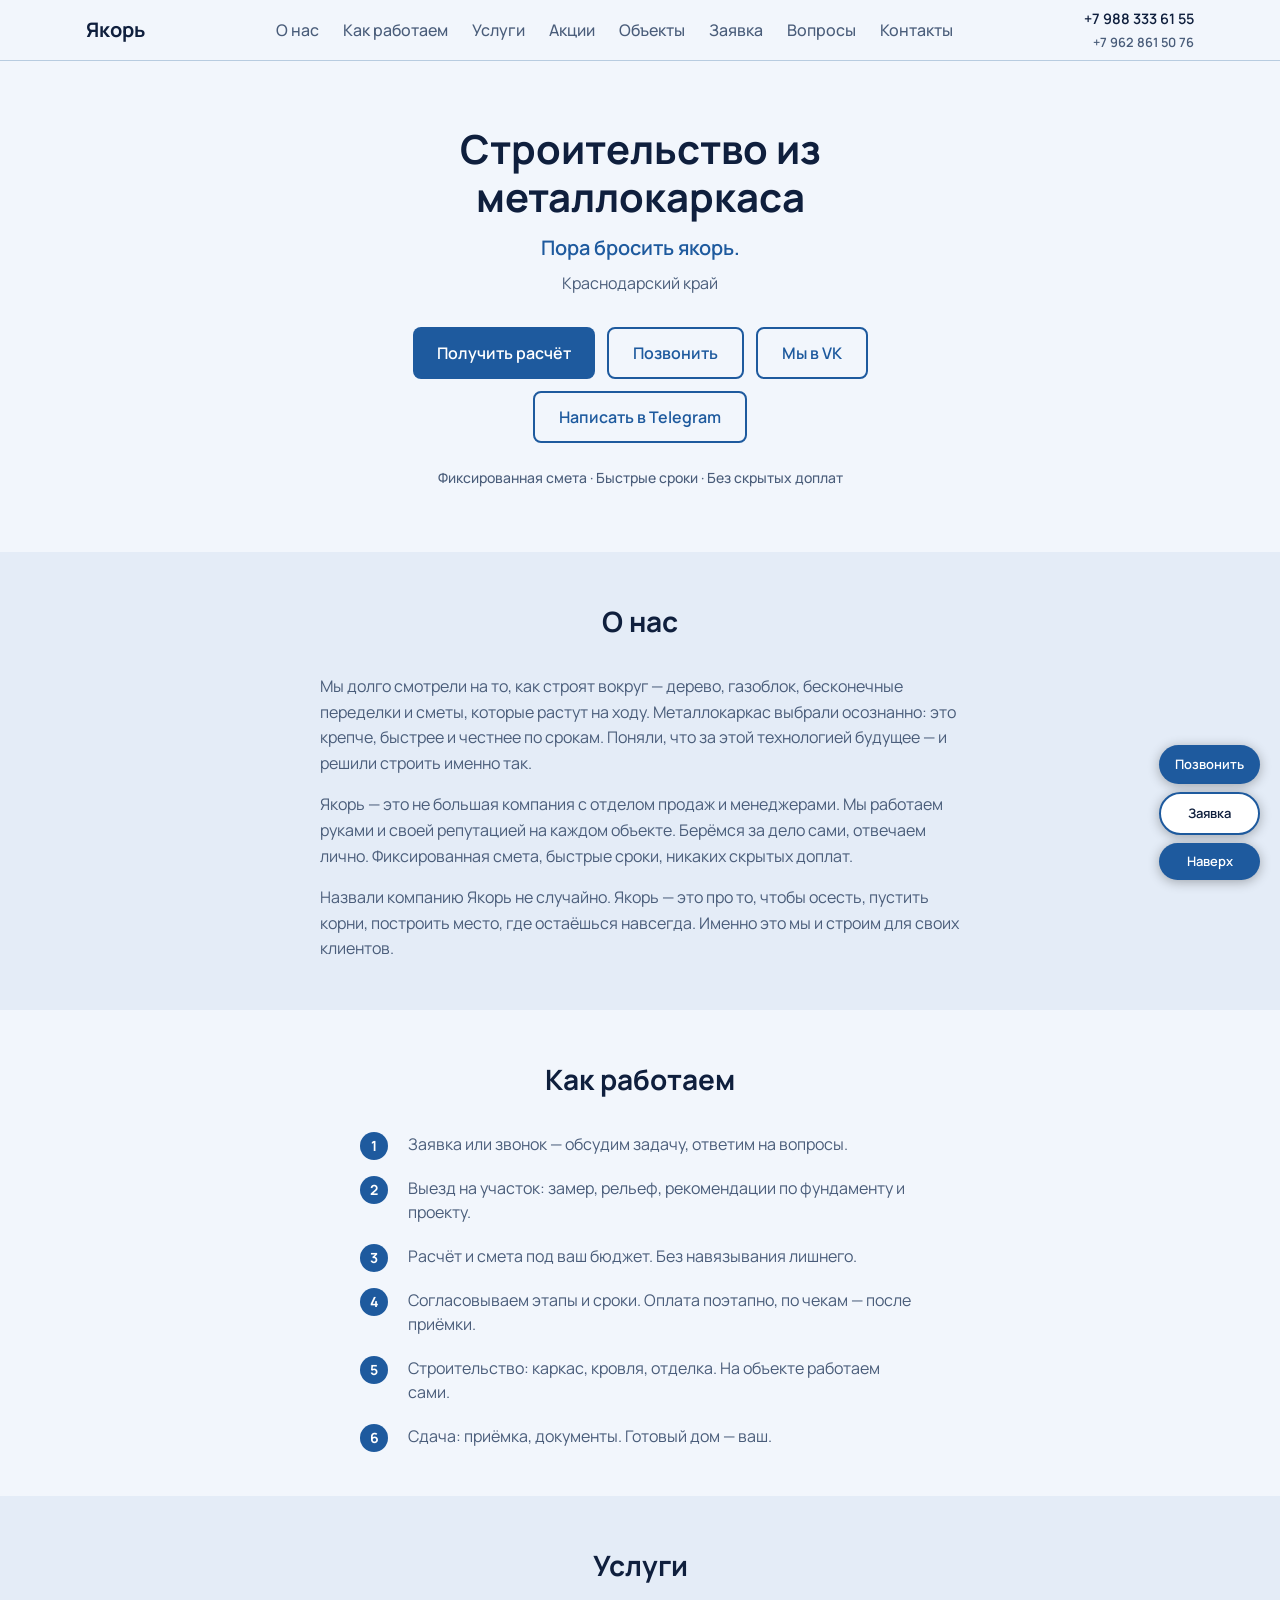
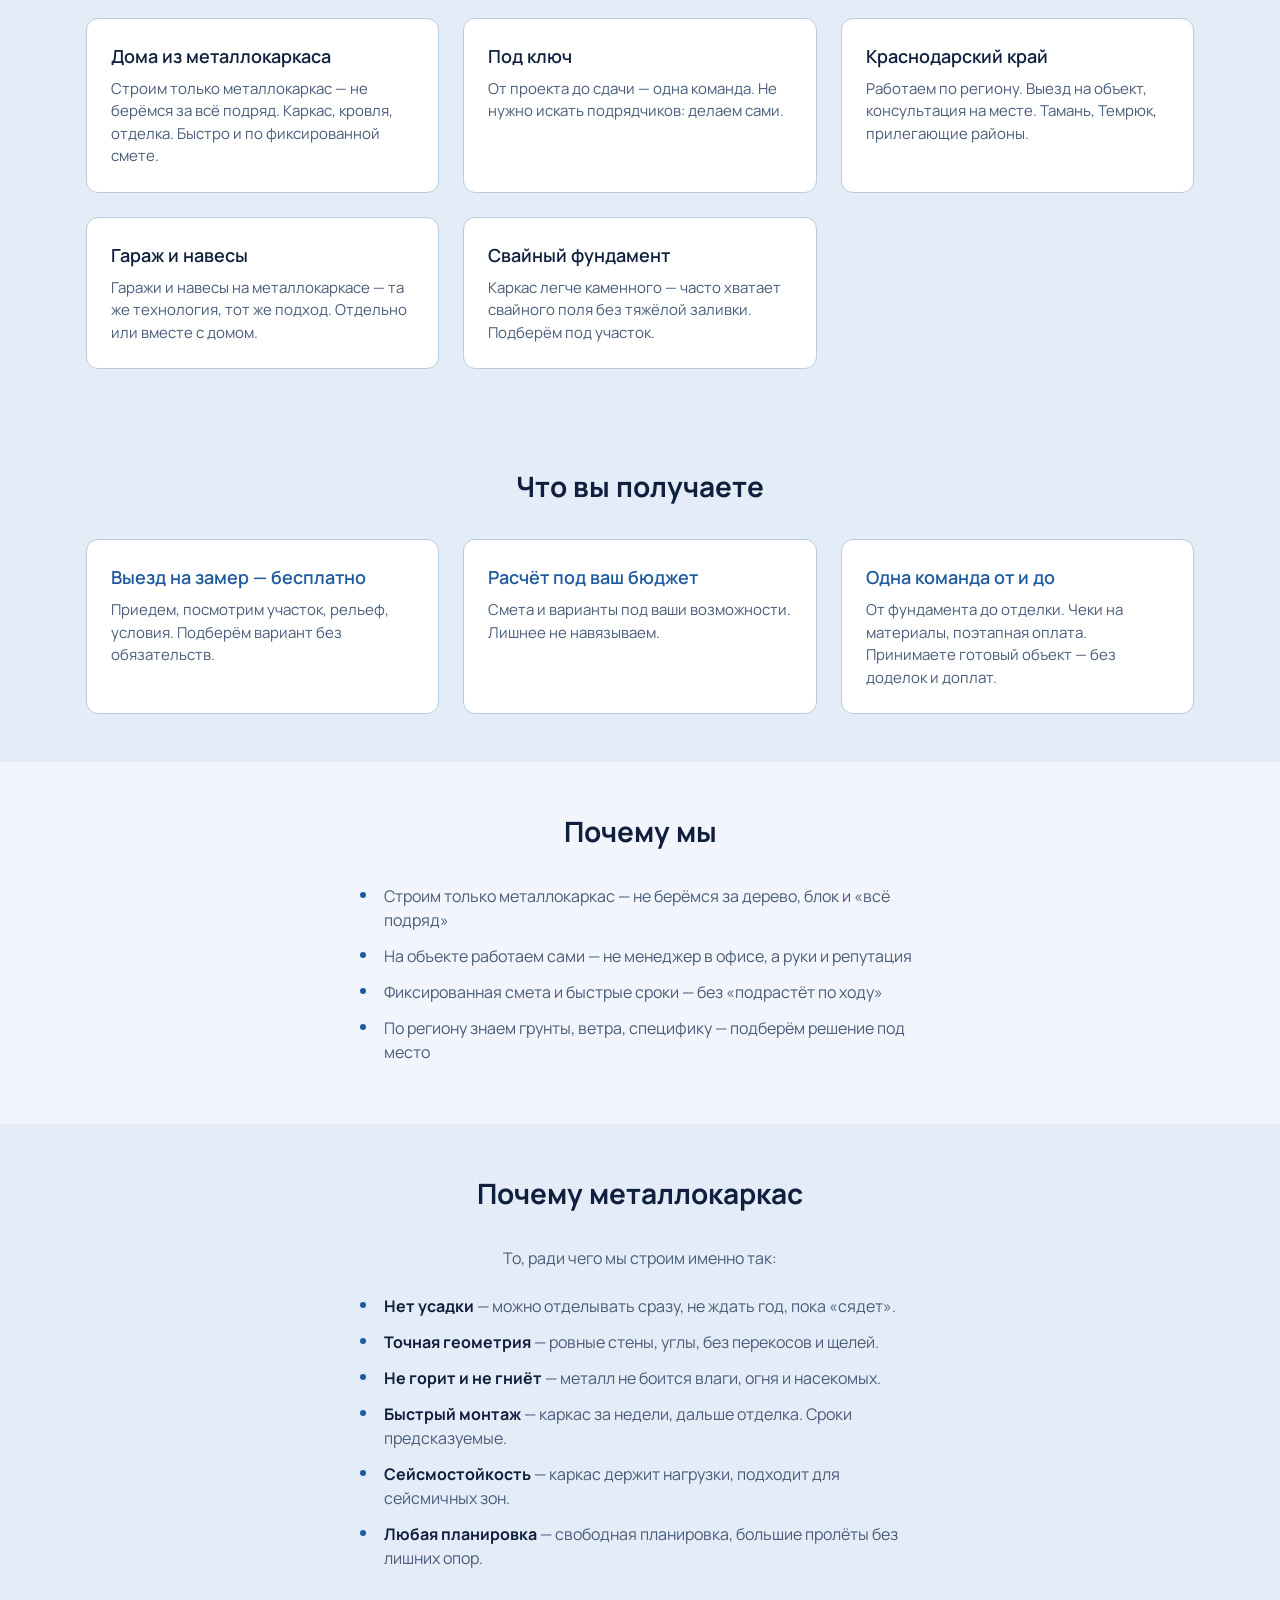
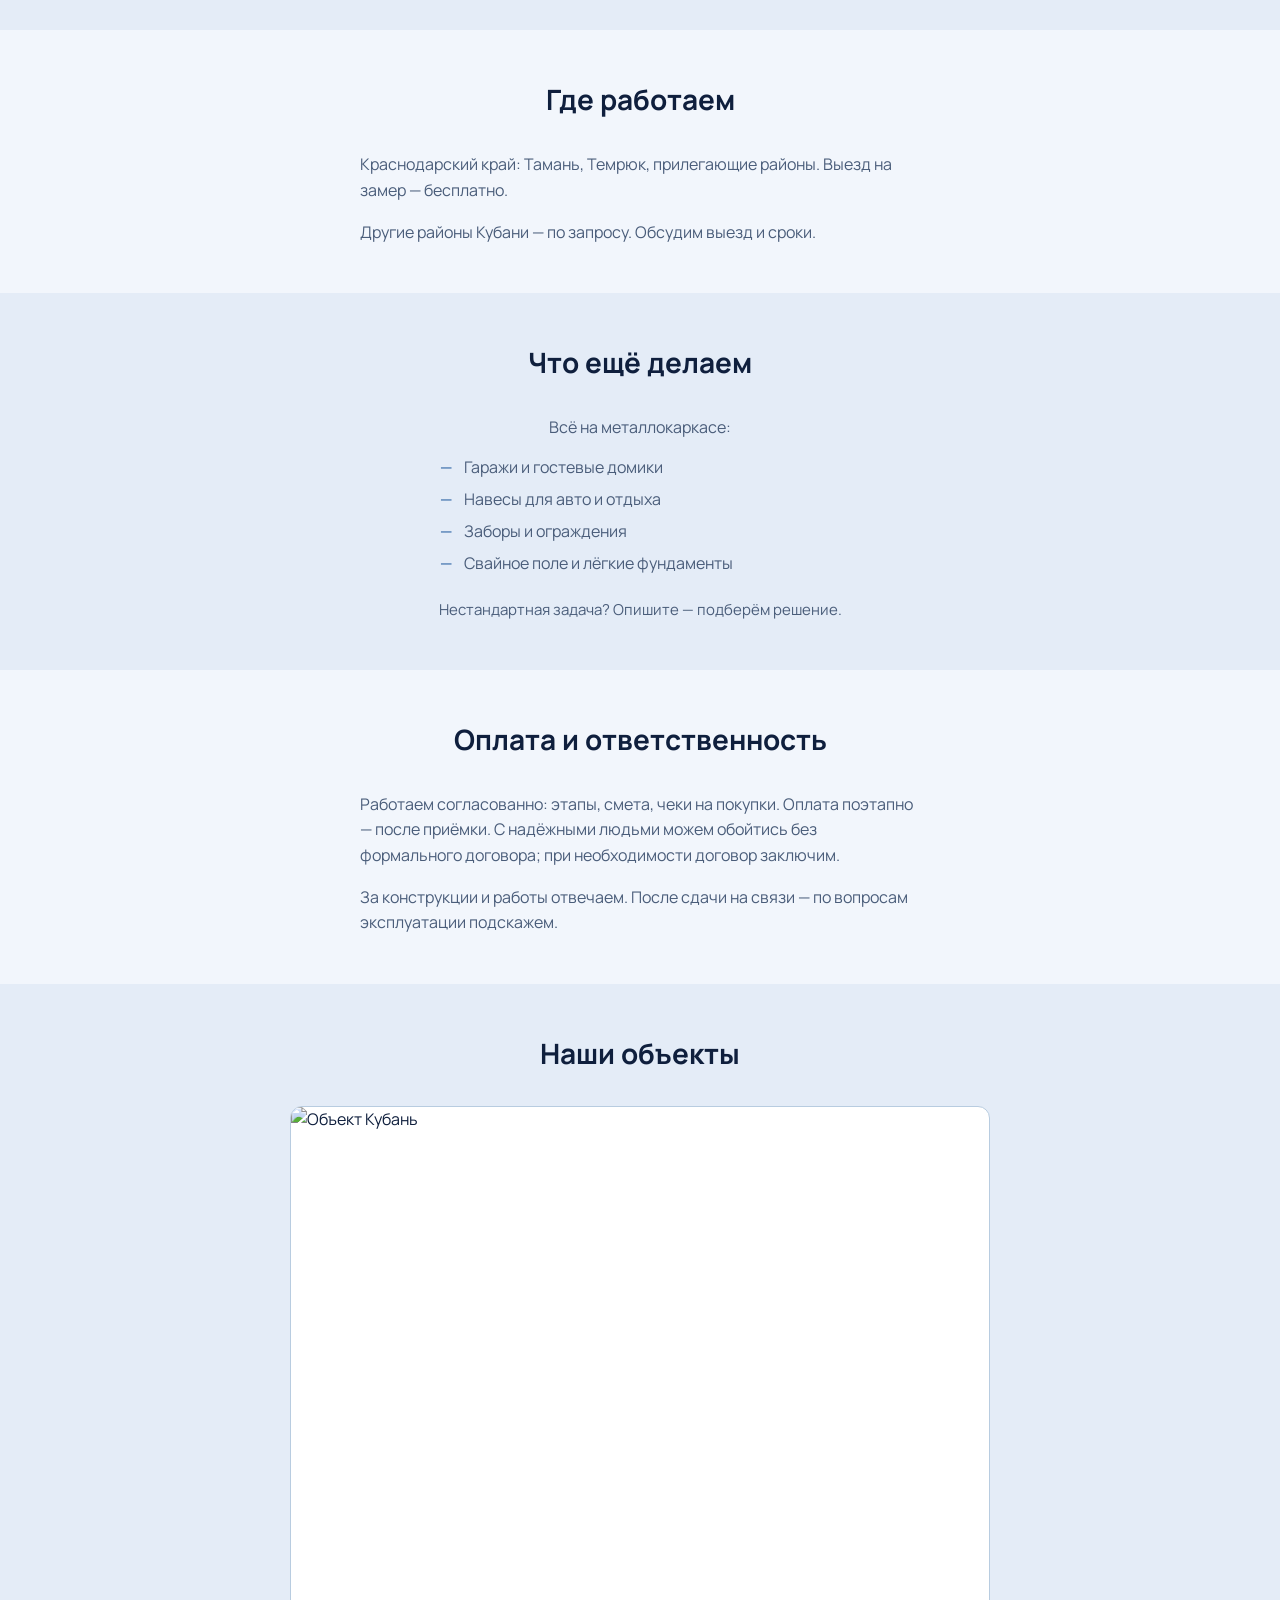
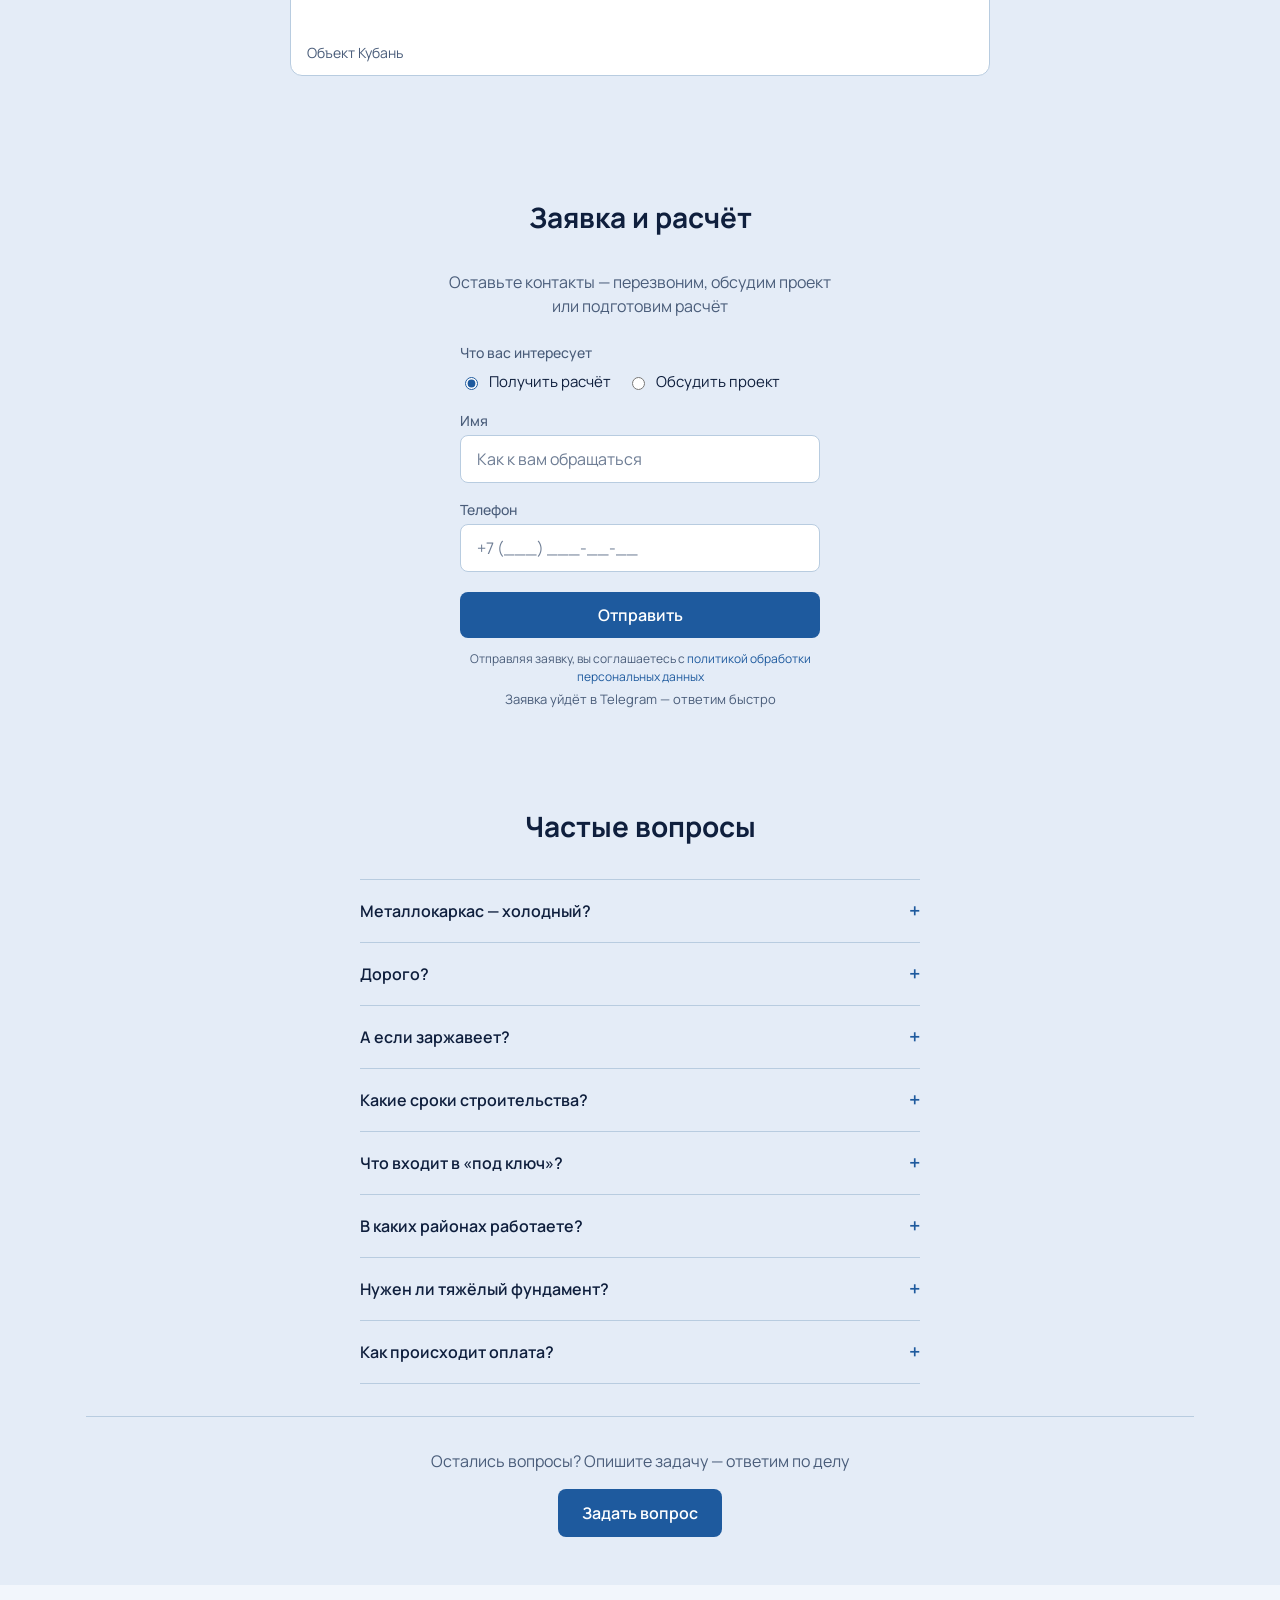
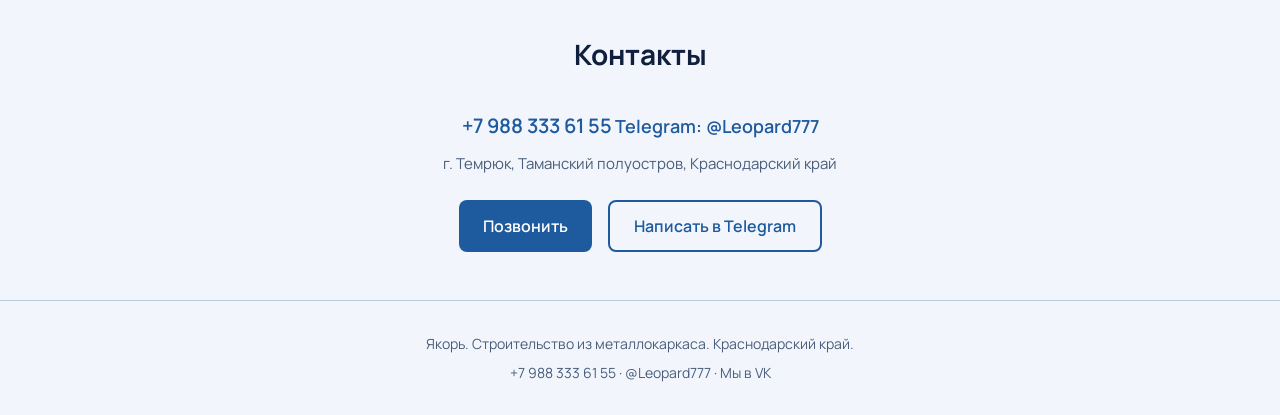
==== commit 05f45c19: "remove split buttons" ====
--- a/index.html
+++ b/index.html
@@ -48,11 +48,9 @@
         <p class="hero__region">Краснодарский край</p>
         <div class="hero__actions">
           <a href="#request" class="btn btn_primary">Получить расчёт</a>
-          <div class="hero__actions-row">
-            <a href="tel:+79883336155" class="btn btn_secondary">Позвонить</a>
-            <a href="https://vk.com/stroymetal93" class="btn btn_secondary" target="_blank" rel="noopener">Мы в VK</a>
-            <a href="https://t.me/Leopard777" class="btn btn_secondary" target="_blank" rel="noopener">Написать в Telegram</a>
-          </div>
+          <a href="tel:+79883336155" class="btn btn_secondary">Позвонить</a>
+          <a href="https://vk.com/stroymetal93" class="btn btn_secondary" target="_blank" rel="noopener">Мы в VK</a>
+          <a href="https://t.me/Leopard777" class="btn btn_secondary" target="_blank" rel="noopener">Написать в Telegram</a>
         </div>
         <p class="hero__trust">Фиксированная смета · Быстрые сроки · Без скрытых доплат</p>
       </div>
--- a/styles.css
+++ b/styles.css
@@ -159,22 +159,9 @@
 
 .hero__actions {
   display: flex;
-  flex-direction: column;
-  align-items: center;
-  gap: 0.75rem;
-}
-
-.hero__actions-row {
-  display: flex;
+  flex-wrap: wrap;
   gap: 0.75rem;
   justify-content: center;
-  flex-wrap: wrap;
-}
-
-.hero__actions .btn {
-  padding: 0.75rem 1rem;
-  font-size: 0.9375rem;
-  white-space: nowrap;
 }
 
 .hero__trust {
